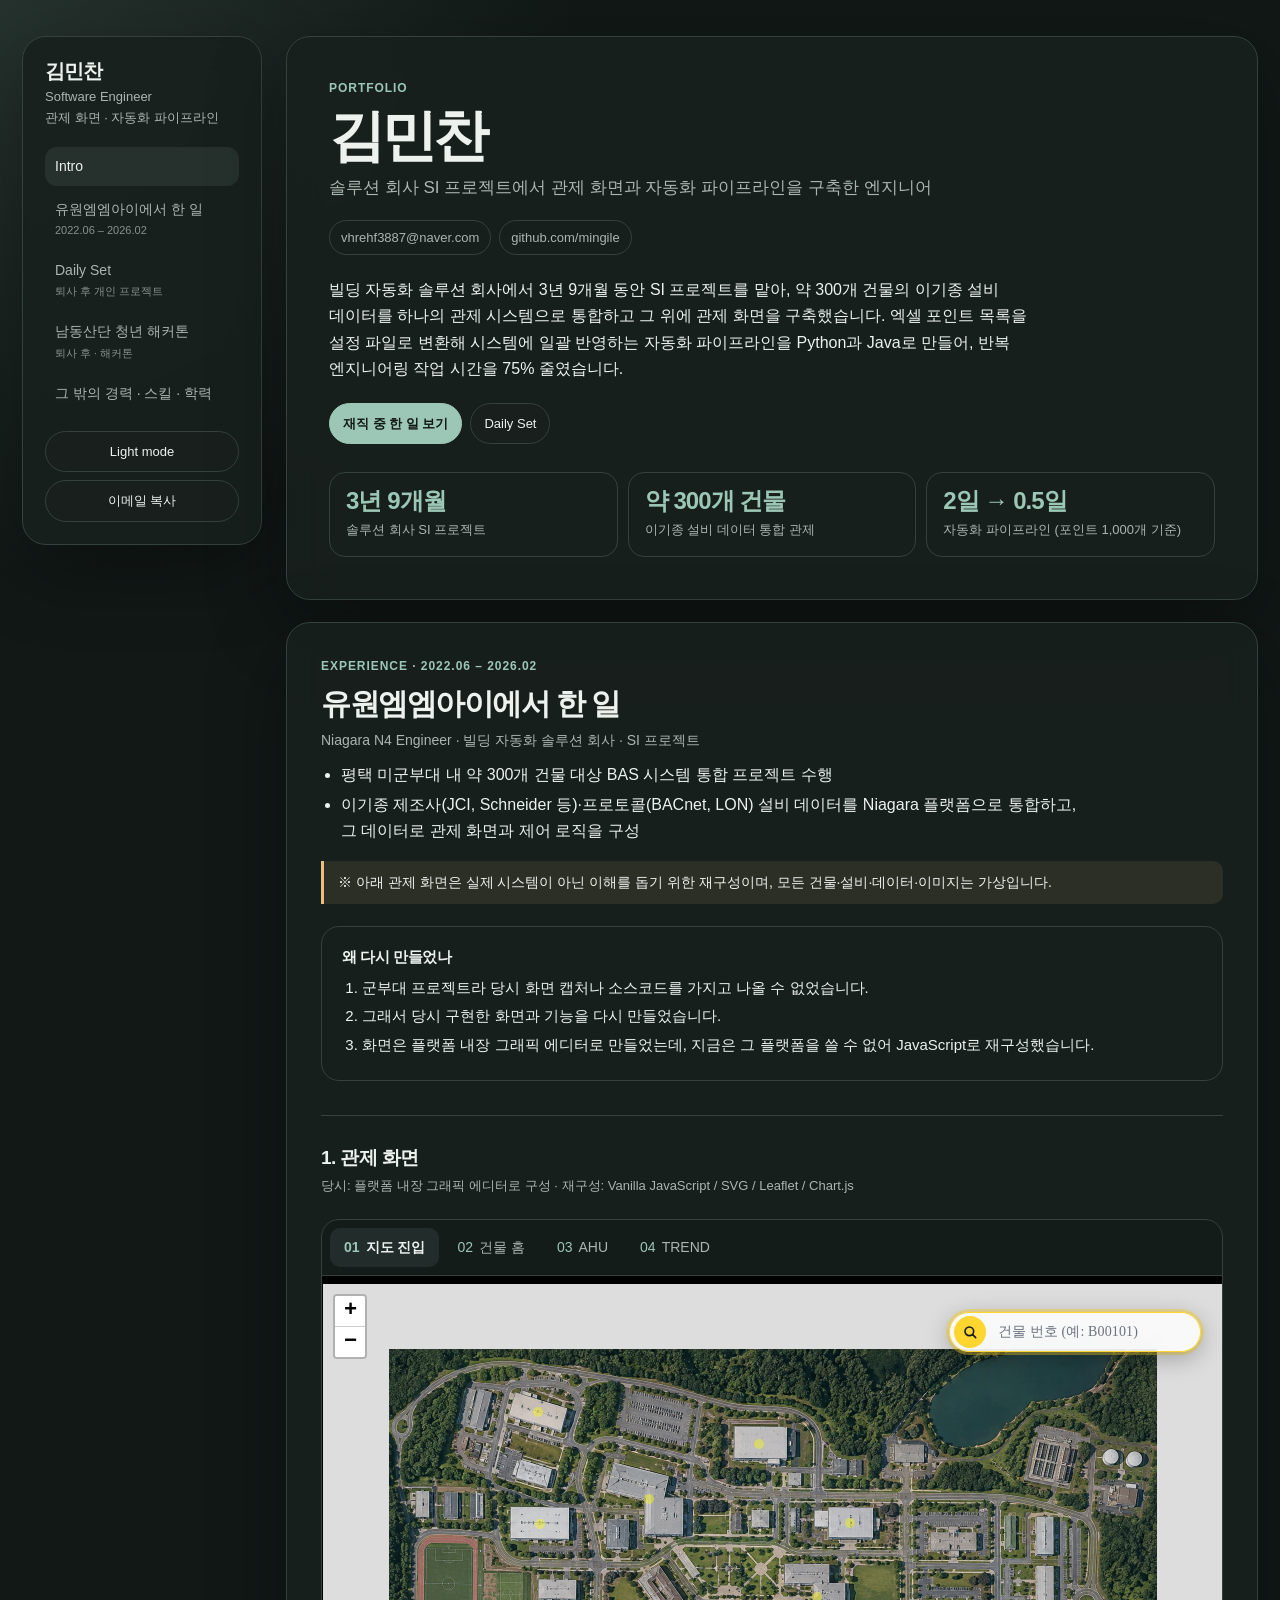
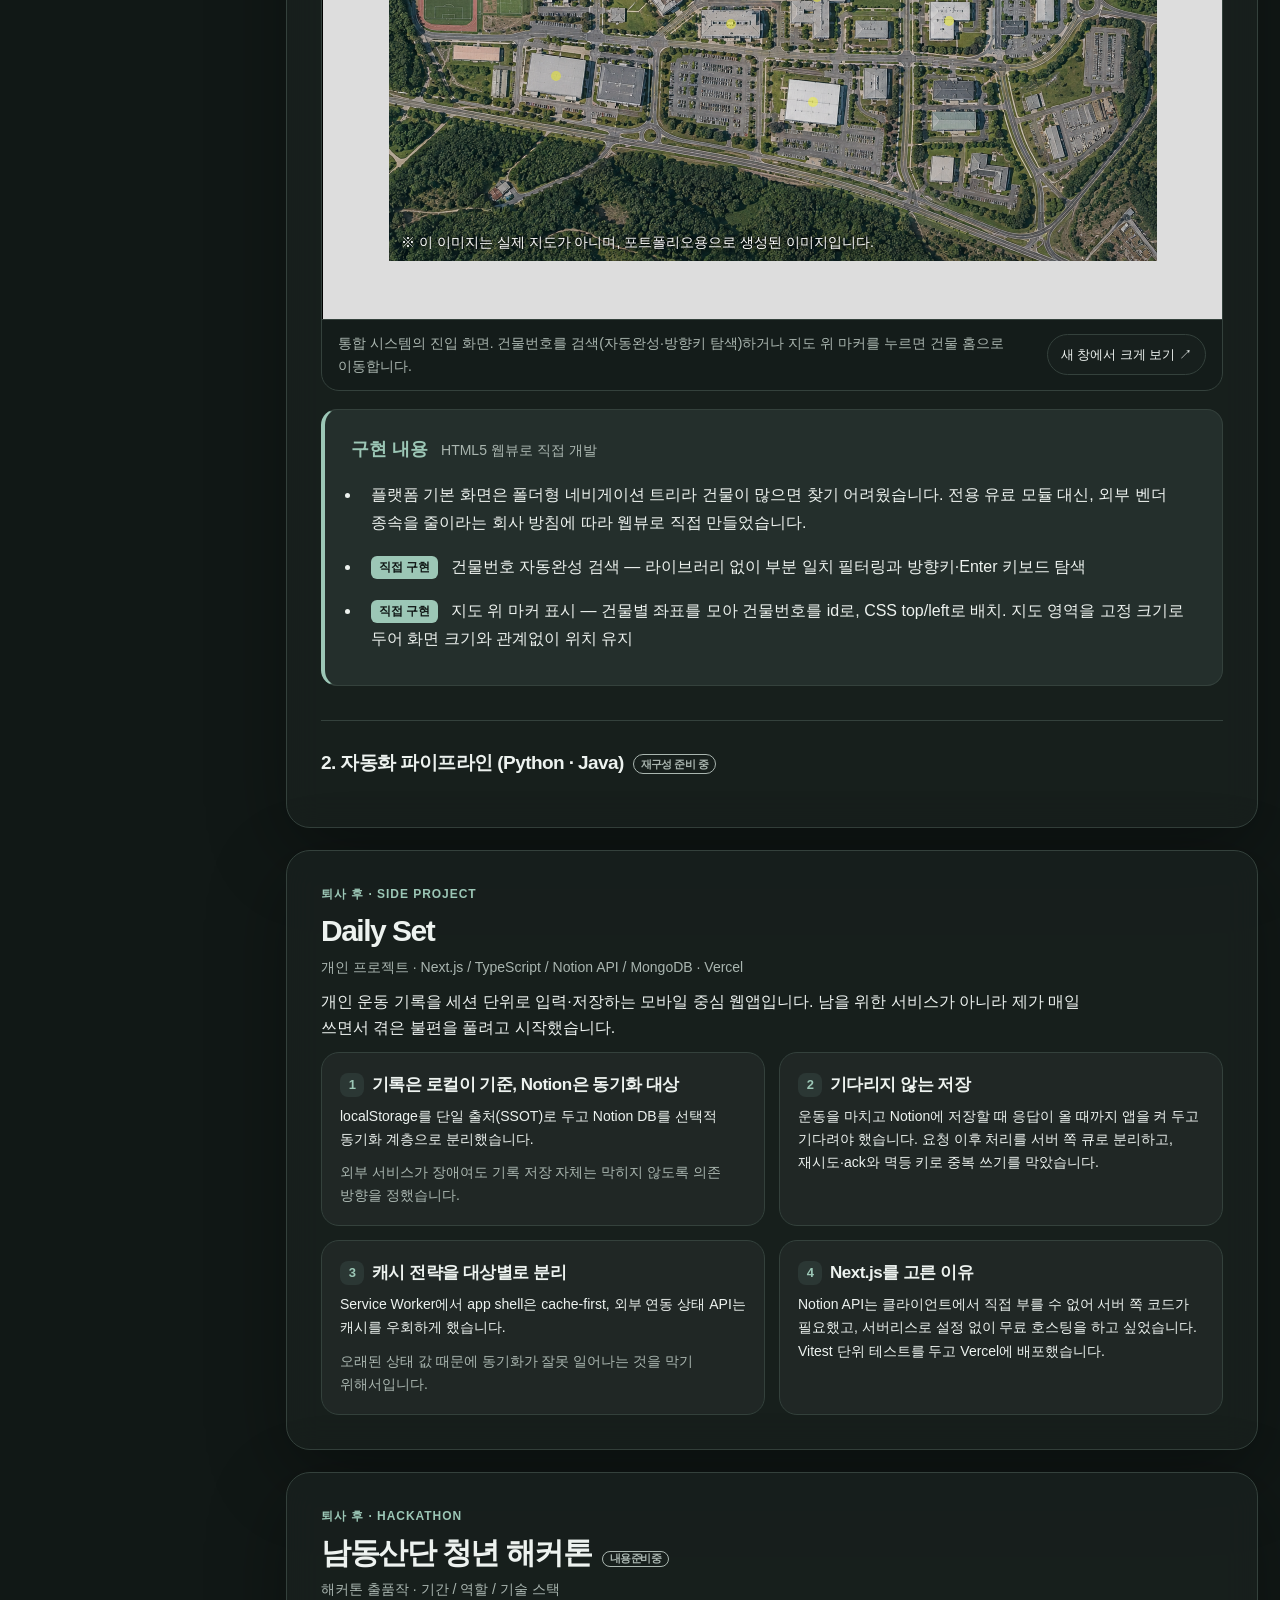
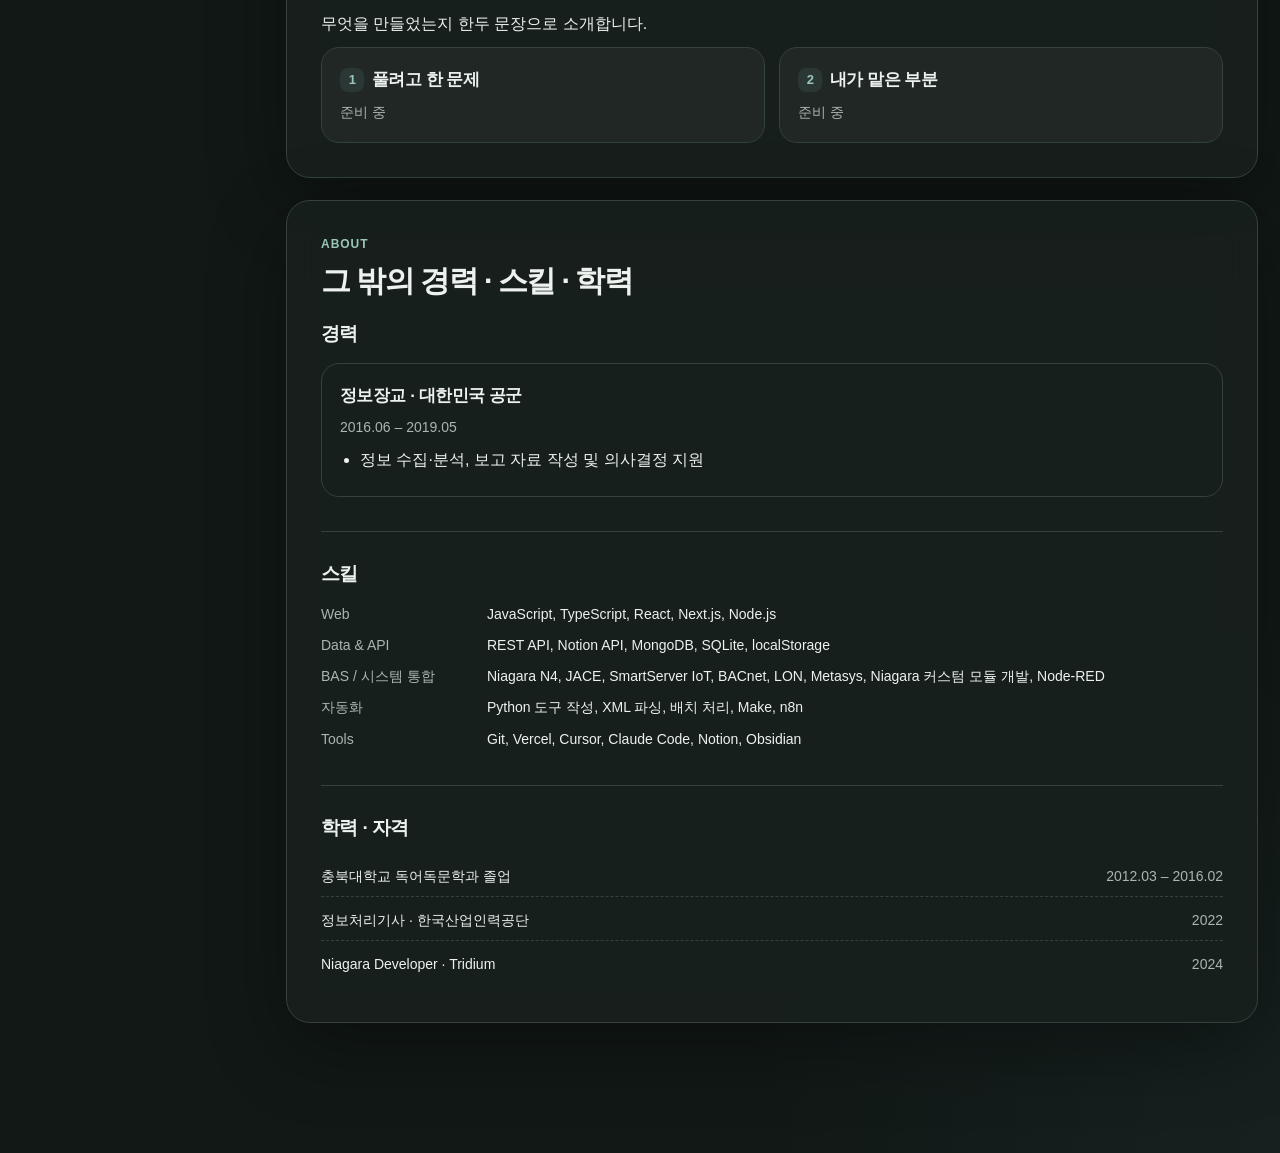
==== index.html @ de265d75 "chore: rename profile.* to index.* for static hosting" ====
<!doctype html>
<html lang="ko" data-theme="dark">
  <head>
    <meta charset="utf-8" />
    <meta name="viewport" content="width=device-width, initial-scale=1" />
    <title>김민찬 · Portfolio</title>
    <meta
      name="description"
      content="SI 프로젝트에서 관제 화면과 자동화 파이프라인을 구축한 엔지니어 김민찬의 포트폴리오"
    />
    <link rel="stylesheet" href="index.css" />
    <script src="index.js" defer></script>
  </head>
  <body>
    <div class="progress"><span id="progressBar"></span></div>
    <div class="layout">
      <aside>
        <h2 class="side-title">김민찬</h2>
        <p class="side-sub">
          Software Engineer<br />관제 화면 · 자동화 파이프라인
        </p>
        <nav id="nav">
          <a href="#intro">Intro</a>
          <a href="#work"
            >유원엠엠아이에서 한 일<small>2022.06 – 2026.02</small></a
          >
          <a href="#dailyset">Daily Set<small>퇴사 후 개인 프로젝트</small></a>
          <a href="#hackathon"
            >남동산단 청년 해커톤<small>퇴사 후 · 해커톤</small></a
          >
          <a href="#about">그 밖의 경력 · 스킬 · 학력</a>
        </nav>
        <div class="side-actions">
          <button id="themeBtn" type="button">Light mode</button>
          <button id="copyBtn" type="button">이메일 복사</button>
        </div>
      </aside>

      <main>
        <!-- ── Intro ─────────────────────────────────────────── -->
        <header class="hero" id="intro">
          <div class="hero-content">
            <p class="eyebrow">Portfolio</p>
            <h1>김민찬</h1>
            <p class="subtitle">
              솔루션 회사 SI 프로젝트에서 관제 화면과 자동화 파이프라인을 구축한
              엔지니어
            </p>
            <div class="contact">
              <span class="pill" id="email">vhrehf3887@naver.com</span>
              <a
                class="pill"
                href="https://github.com/mingile"
                target="_blank"
                rel="noopener"
                >github.com/mingile</a
              >
            </div>
            <p class="summary">
              빌딩 자동화 솔루션 회사에서 3년 9개월 동안 SI 프로젝트를 맡아, 약
              300개 건물의 이기종 설비 데이터를 하나의 관제 시스템으로 통합하고
              그 위에 관제 화면을 구축했습니다. 엑셀 포인트 목록을 설정 파일로
              변환해 시스템에 일괄 반영하는 자동화 파이프라인을 Python과 Java로
              만들어, 반복 엔지니어링 작업 시간을 75% 줄였습니다.
            </p>
            <div class="hero-cta">
              <a class="button primary" href="#work">재직 중 한 일 보기</a>
              <a class="button" href="#dailyset">Daily Set</a>
            </div>
          </div>
          <div class="hero-avatar">
            <img
              src="profile.png"
              alt="김민찬 프로필 사진"
              onerror="this.parentElement.remove()"
            />
          </div>
          <div class="stats">
            <div class="stat">
              <strong>3년 9개월</strong><span>솔루션 회사 SI 프로젝트</span>
            </div>
            <div class="stat">
              <strong>약 300개 건물</strong
              ><span>이기종 설비 데이터 통합 관제</span>
            </div>
            <div class="stat">
              <strong>2일 → 0.5일</strong
              ><span>자동화 파이프라인 (포인트 1,000개 기준)</span>
            </div>
          </div>
        </header>

        <!-- ── 재직 중 한 일 ────────────────────────────────── -->
        <section id="work">
          <p class="eyebrow">Experience · 2022.06 – 2026.02</p>
          <h2>유원엠엠아이에서 한 일</h2>
          <p class="meta">
            Niagara N4 Engineer · 빌딩 자동화 솔루션 회사 · SI 프로젝트
          </p>
          <ul class="lead">
            <li>
              평택 미군부대 내 약 300개 건물 대상 BAS 시스템 통합 프로젝트 수행
            </li>
            <li>
              이기종 제조사(JCI, Schneider 등)·프로토콜(BACnet, LON) 설비
              데이터를 Niagara 플랫폼으로 통합하고, 그 데이터로 관제 화면과 제어
              로직을 구성
            </li>
          </ul>

          <p class="notice">
            ※ 아래 관제 화면은 실제 시스템이 아닌 이해를 돕기 위한 재구성이며,
            모든 건물·설비·데이터·이미지는 가상입니다.
          </p>
          <div class="rebuild-note">
            <h3>왜 다시 만들었나</h3>
            <ol>
              <li>
                군부대 프로젝트라 당시 화면 캡처나 소스코드를 가지고 나올 수
                없었습니다.
              </li>
              <li>그래서 당시 구현한 화면과 기능을 다시 만들었습니다.</li>
              <li>
                화면은 플랫폼 내장 그래픽 에디터로 만들었는데, 지금은 그
                플랫폼을 쓸 수 없어 JavaScript로 재구성했습니다.
              </li>
            </ol>
          </div>

          <h3 class="sub-head">
            1. 관제 화면<small
              >당시: 플랫폼 내장 그래픽 에디터로 구성 · 재구성: Vanilla
              JavaScript / SVG / Leaflet / Chart.js</small
            >
          </h3>
          <div class="demo" id="demo">
            <div class="demo-tabs" role="tablist" aria-label="데모 화면 선택">
              <button
                type="button"
                role="tab"
                aria-selected="true"
                data-src="bas-rebuild/home.html"
                data-hint="통합 시스템의 진입 화면. 건물번호를 검색(자동완성·방향키 탐색)하거나 지도 위 마커를 누르면 건물 홈으로 이동합니다."
              >
                <span>01</span>지도 진입
              </button>
              <button
                type="button"
                role="tab"
                aria-selected="false"
                data-src="bas-rebuild/building.html#/building/101"
                data-hint="건물별 홈 화면. 상단 메뉴 바에서 AHU 드롭다운을 열거나, 우측 알람 버튼으로 알람 콘솔을 열고 확인(Ack) 처리를 해 보세요."
              >
                <span>02</span>건물 홈
              </button>
              <button
                type="button"
                role="tab"
                aria-selected="false"
                data-src="bas-rebuild/building.html#/building/101/ahu/AHU-1"
                data-hint="공조기(AHU) 화면. 센서 값이 주기적으로 갱신되고, 급기팬 운전/정지 스위치를 누르면 설비가 반응합니다."
              >
                <span>03</span>AHU
              </button>
              <button
                type="button"
                role="tab"
                aria-selected="false"
                data-src="bas-rebuild/building.html#/building/101/trend"
                data-hint="트렌드 화면. 차트 옆 버튼으로 건물 → 설비를 고르면 급기온도(SA-T, °F) 기록을 그립니다."
              >
                <span>04</span>TREND
              </button>
            </div>
            <div class="demo-frame">
              <div class="demo-placeholder">데모를 불러오는 중…</div>
              <iframe
                id="demoFrame"
                title="관제 화면 재구성 데모"
                loading="lazy"
              ></iframe>
            </div>
            <div class="demo-foot">
              <p class="hint" id="demoHint"></p>
              <a
                class="button"
                id="demoOpen"
                href="bas-rebuild/home.html"
                target="_blank"
                rel="noopener"
                >새 창에서 크게 보기 ↗</a
              >
            </div>
          </div>

          <div class="demo-detail" id="demoDetail">
            <div class="detail" data-panel="0">
              <div class="detail-col">
                <h4>구현 내용 <small>HTML5 웹뷰로 직접 개발</small></h4>
                <ul>
                  <li>
                    플랫폼 기본 화면은 폴더형 네비게이션 트리라 건물이 많으면
                    찾기 어려웠습니다. 전용 유료 모듈 대신, 외부 벤더 종속을
                    줄이라는 회사 방침에 따라 웹뷰로 직접 만들었습니다.
                  </li>
                  <li data-feature="search">
                    <b>직접 구현</b> 건물번호 자동완성 검색 — 라이브러리 없이
                    부분 일치 필터링과 방향키·Enter 키보드 탐색
                  </li>
                  <li data-feature="marker">
                    <b>직접 구현</b> 지도 위 마커 표시 — 건물별 좌표를 모아
                    건물번호를 id로, CSS top/left로 배치. 지도 영역을 고정
                    크기로 두어 화면 크기와 관계없이 위치 유지
                  </li>
                </ul>
              </div>
            </div>

            <div class="detail" data-panel="1" hidden>
              <div class="detail-col">
                <h4>구현 내용 <small>플랫폼 그래픽 에디터로 구성</small></h4>
                <ul>
                  <li>
                    건물마다 설비 배치와 포인트 바인딩이 모두 달라 공통 화면 하나로
                    처리할 수 없었습니다. 그래서 건물 홈과 메뉴를 건물 단위로 각각
                    설계하고 구성했습니다.
                  </li>
                  <li data-feature="building-home">
                    <b>화면 설계</b> 건물 홈 — 건물 전경과 기본 정보(용도·규모·연면적·준공·공조기
                    대수)를 한 화면에 배치해, 관제 화면에 들어오자마자 어떤 건물을 보고
                    있는지 알 수 있게 구성
                  </li>
                  <li data-feature="menu">
                    <b>템플릿 활용</b> 상단 메뉴 — 기본 메뉴 템플릿을 바탕으로, 건물마다 다른
                    설비 구성에 맞춰 메뉴 항목을 화면별로 다르게 적용
                  </li>
                  <li data-feature="alarm">
                    <b>직접 구현</b> 알람 버튼 — 알람 콘솔은 플랫폼 기본 기능을 활용하고,
                    메뉴 바의 알람 버튼이 알람 발생 여부(이벤트)에 따라 동적으로 바뀌도록
                    구현. 운영자가 어느 화면에 있든 알람 발생을 바로 알아챌 수 있게 했습니다.
                  </li>
                </ul>
              </div>
            </div>

            <div class="detail" data-panel="2" hidden>
              <div class="detail-col">
                <h4>
                  구현 내용 <small>그래픽 에디터 + Java 커스텀 모듈</small>
                </h4>
                <ul>
                  <li>
                    공조기 계통도에 설비 이미지를 배치하고 각 요소를 설비
                    포인트에 연결(바인딩)했습니다.
                  </li>
                  <li>
                    기존 DDC(JCI) 제어 로직을 플랫폼에서 재현하려면 노드
                    편집기에 연산·조건 노드를 매우 많이 엮어야 했습니다. 이를
                    Java 코드로 구현해 하나의 커스텀 모듈로 만들었습니다. 로직
                    자체는 기존 시스템의 것을 사용했습니다.
                  </li>
                </ul>
              </div>
            </div>

            <div class="detail" data-panel="3" hidden>
              <div class="detail-col">
                <h4>구현 내용 <small>트렌드 데이터 수집과 연계</small></h4>
                <ul>
                  <li>
                    플랫폼에서 수집한 트렌드 데이터를 다른 팀이 가져갈 수 있도록
                    MySQL 테이블을 만들고, 플랫폼의 MySQL 드라이버로
                    내보냈습니다.
                  </li>
                  <li>
                    회사가 프로젝트에서 철수해 실사용 전에 종료되었습니다.
                  </li>
                </ul>
              </div>
            </div>
          </div>
          <h3 class="sub-head">
            2. 자동화 파이프라인 (Python · Java)
            <span class="status todo">재구성 준비 중</span>
          </h3>
        </section>

        <!-- ── 퇴사 후 개인 프로젝트 ───────────────────────── -->
        <section id="dailyset">
          <p class="eyebrow">퇴사 후 · Side project</p>
          <h2>Daily Set</h2>
          <p class="meta">
            개인 프로젝트 · Next.js / TypeScript / Notion API / MongoDB · Vercel
          </p>
          <p class="lead">
            개인 운동 기록을 세션 단위로 입력·저장하는 모바일 중심 웹앱입니다.
            남을 위한 서비스가 아니라 제가 매일 쓰면서 겪은 불편을 풀려고
            시작했습니다.
          </p>
          <div class="grid">
            <article class="card decision">
              <h3>
                <span class="num">1</span>기록은 로컬이 기준, Notion은 동기화
                대상
              </h3>
              <p>
                localStorage를 단일 출처(SSOT)로 두고 Notion DB를 선택적 동기화
                계층으로 분리했습니다.
              </p>
              <p class="why">
                외부 서비스가 장애여도 기록 저장 자체는 막히지 않도록 의존
                방향을 정했습니다.
              </p>
            </article>
            <article class="card decision">
              <h3><span class="num">2</span>기다리지 않는 저장</h3>
              <p>
                운동을 마치고 Notion에 저장할 때 응답이 올 때까지 앱을 켜 두고
                기다려야 했습니다. 요청 이후 처리를 서버 쪽 큐로 분리하고,
                재시도·ack와 멱등 키로 중복 쓰기를 막았습니다.
              </p>
            </article>
            <article class="card decision">
              <h3><span class="num">3</span>캐시 전략을 대상별로 분리</h3>
              <p>
                Service Worker에서 app shell은 cache-first, 외부 연동 상태 API는
                캐시를 우회하게 했습니다.
              </p>
              <p class="why">
                오래된 상태 값 때문에 동기화가 잘못 일어나는 것을 막기
                위해서입니다.
              </p>
            </article>
            <article class="card decision">
              <h3><span class="num">4</span>Next.js를 고른 이유</h3>
              <p>
                Notion API는 클라이언트에서 직접 부를 수 없어 서버 쪽 코드가
                필요했고, 서버리스로 설정 없이 무료 호스팅을 하고 싶었습니다.
                Vitest 단위 테스트를 두고 Vercel에 배포했습니다.
              </p>
            </article>
          </div>
        </section>

        <!-- ── 퇴사 후 해커톤 ───────────────────────────────── -->
        <section id="hackathon">
          <p class="eyebrow">퇴사 후 · Hackathon</p>
          <h2>
            남동산단 청년 해커톤 <span class="status todo">내용 준비 중</span>
          </h2>
          <p class="meta">해커톤 출품작 · 기간 / 역할 / 기술 스택</p>
          <p class="lead">무엇을 만들었는지 한두 문장으로 소개합니다.</p>
          <div class="grid">
            <article class="card decision">
              <h3><span class="num">1</span>풀려고 한 문제</h3>
              <p class="why">준비 중</p>
            </article>
            <article class="card decision">
              <h3><span class="num">2</span>내가 맡은 부분</h3>
              <p class="why">준비 중</p>
            </article>
          </div>
        </section>

        <!-- ── About ─────────────────────────────────────────── -->
        <section id="about">
          <p class="eyebrow">About</p>
          <h2>그 밖의 경력 · 스킬 · 학력</h2>

          <h3
            class="sub-head"
            style="border-top: 0; padding-top: 0; margin-top: 18px"
          >
            경력
          </h3>
          <div class="timeline">
            <article class="item">
              <h3>정보장교 · 대한민국 공군</h3>
              <p class="meta">2016.06 – 2019.05</p>
              <ul>
                <li>정보 수집·분석, 보고 자료 작성 및 의사결정 지원</li>
              </ul>
            </article>
          </div>

          <h3 class="sub-head">스킬</h3>
          <div class="skills">
            <dl>
              <dt>Web</dt>
              <dd>JavaScript, TypeScript, React, Next.js, Node.js</dd>
              <dt>Data & API</dt>
              <dd>REST API, Notion API, MongoDB, SQLite, localStorage</dd>
              <dt>BAS / 시스템 통합</dt>
              <dd>
                Niagara N4, JACE, SmartServer IoT, BACnet, LON, Metasys, Niagara
                커스텀 모듈 개발, Node-RED
              </dd>
              <dt>자동화</dt>
              <dd>Python 도구 작성, XML 파싱, 배치 처리, Make, n8n</dd>
              <dt>Tools</dt>
              <dd>Git, Vercel, Cursor, Claude Code, Notion, Obsidian</dd>
            </dl>
          </div>

          <h3 class="sub-head">학력 · 자격</h3>
          <ul class="edu">
            <li>충북대학교 독어독문학과 졸업<span>2012.03 – 2016.02</span></li>
            <li>정보처리기사 · 한국산업인력공단<span>2022</span></li>
            <li>Niagara Developer · Tridium<span>2024</span></li>
          </ul>
        </section>
      </main>
    </div>
    <div class="toast" id="toast" role="status">이메일을 복사했습니다</div>
  </body>
</html>
---- index.css ----
:root {
  --bg: #eef0ed;
  --paper: rgba(255, 255, 255, 0.86);
  --text: #172026;
  --muted: #667085;
  --line: #d9ded9;
  --accent: #2f4f4f;
  --accent-2: #6f8f83;
  --soft: #eef5f1;
  --warn: #8a5a12;
  --warn-soft: rgba(214, 158, 46, 0.12);
  --code-bg: #f4f6f3;
  --shadow: 0 24px 80px rgba(24, 35, 33, 0.1);
  --radius: 24px;
}
html[data-theme="dark"] {
  --bg: #111816;
  --paper: rgba(25, 32, 30, 0.88);
  --text: #edf2ef;
  --muted: #aab6b0;
  --line: #34413c;
  --accent: #9cc7b6;
  --accent-2: #789d91;
  --soft: rgba(156, 199, 182, 0.1);
  --warn: #e7c27d;
  --warn-soft: rgba(231, 194, 125, 0.1);
  --code-bg: rgba(0, 0, 0, 0.28);
  --shadow: 0 24px 80px rgba(0, 0, 0, 0.32);
}
* {
  box-sizing: border-box;
}
html {
  scroll-behavior: smooth;
}
body {
  margin: 0;
  background:
    radial-gradient(circle at top left, rgba(111, 143, 131, 0.22), transparent 36rem),
    radial-gradient(circle at bottom right, rgba(47, 79, 79, 0.16), transparent 34rem),
    var(--bg);
  color: var(--text);
  font-family:
    -apple-system, BlinkMacSystemFont, "Apple SD Gothic Neo", "Pretendard",
    "Noto Sans KR", sans-serif;
  line-height: 1.65;
  word-break: keep-all;
}
a {
  color: inherit;
}
.progress {
  position: fixed;
  inset: 0 0 auto;
  height: 4px;
  z-index: 30;
}
.progress span {
  display: block;
  height: 100%;
  width: 0%;
  background: var(--accent);
}
.layout {
  max-width: 1480px;
  margin: 36px auto;
  padding: 0 22px;
  display: grid;
  grid-template-columns: 240px minmax(0, 1fr);
  gap: 24px;
}

/* ── 사이드바 ───────────────────────── */
aside {
  position: sticky;
  top: 24px;
  align-self: start;
  padding: 22px;
  border: 1px solid var(--line);
  border-radius: var(--radius);
  background: var(--paper);
  backdrop-filter: blur(16px);
  box-shadow: var(--shadow);
}
.side-title {
  margin: 0 0 2px;
  font-size: 20px;
  letter-spacing: -0.04em;
}
.side-sub {
  margin: 0;
  color: var(--muted);
  font-size: 13px;
}
nav {
  display: grid;
  gap: 4px;
  margin: 18px 0;
}
nav a {
  text-decoration: none;
  color: var(--muted);
  padding: 8px 10px;
  border-radius: 12px;
  font-size: 14px;
}
nav a small {
  display: block;
  font-size: 11px;
  opacity: 0.75;
}
nav a.active,
nav a:hover {
  color: var(--text);
  background: var(--soft);
}
.side-actions {
  display: grid;
  gap: 8px;
}
button,
.button {
  border: 1px solid var(--line);
  background: var(--paper);
  color: var(--text);
  border-radius: 999px;
  padding: 9px 13px;
  cursor: pointer;
  font: inherit;
  font-size: 13px;
  text-align: center;
  text-decoration: none;
}
button:hover,
.button:hover {
  border-color: var(--accent);
}
.button.primary {
  background: var(--accent);
  border-color: var(--accent);
  color: var(--bg);
  font-weight: 700;
}

main {
  min-width: 0;
}

/* ── 공통 카드 ─────────────────────── */
.hero,
section {
  border: 1px solid var(--line);
  border-radius: var(--radius);
  background: var(--paper);
  backdrop-filter: blur(16px);
  box-shadow: var(--shadow);
}
section {
  padding: 34px;
  margin: 22px 0;
  scroll-margin-top: 24px;
  opacity: 0;
  transform: translateY(14px);
  transition: 0.5s ease;
}
section.visible {
  opacity: 1;
  transform: none;
}
h1 {
  margin: 0 0 8px;
  font-size: clamp(34px, 5vw, 56px);
  line-height: 1.05;
  letter-spacing: -0.07em;
}
h2 {
  margin: 0 0 6px;
  font-size: clamp(22px, 3vw, 30px);
  letter-spacing: -0.05em;
  line-height: 1.25;
}
h3 {
  margin: 0 0 6px;
  font-size: 17px;
  letter-spacing: -0.03em;
}
h4 {
  margin: 0 0 4px;
  font-size: 15px;
}
p {
  margin: 0 0 10px;
}
ul {
  margin: 8px 0 0;
  padding-left: 20px;
}
li {
  margin: 4px 0;
}
code {
  font-family: ui-monospace, SFMono-Regular, Menlo, monospace;
  font-size: 0.88em;
  padding: 1px 6px;
  border-radius: 6px;
  background: var(--soft);
}
.eyebrow {
  margin: 0 0 8px;
  color: var(--accent);
  font-size: 12px;
  font-weight: 700;
  letter-spacing: 0.08em;
  text-transform: uppercase;
}
.meta {
  color: var(--muted);
  font-size: 14px;
}
.lead {
  max-width: 760px;
  font-size: 16px;
}
.sub-head {
  margin: 34px 0 14px;
  padding-top: 26px;
  border-top: 1px solid var(--line);
  font-size: 19px;
  letter-spacing: -0.03em;
}
.sub-head small {
  display: block;
  margin-top: 2px;
  color: var(--muted);
  font-size: 13px;
  font-weight: 400;
  letter-spacing: 0;
}
.grid {
  display: grid;
  grid-template-columns: repeat(2, minmax(0, 1fr));
  gap: 14px;
}
.card {
  padding: 18px;
  border: 1px solid var(--line);
  border-radius: 18px;
  background: rgba(255, 255, 255, 0.04);
}
.card p:last-child,
.card ul:last-child {
  margin-bottom: 0;
}
.tags {
  display: flex;
  flex-wrap: wrap;
  gap: 6px;
  margin-top: 14px;
}
.tag {
  padding: 3px 9px;
  background: var(--soft);
  border: 1px solid var(--line);
  border-radius: 999px;
  font-size: 12px;
}

/* ── 히어로 ─────────────────────────── */
.hero {
  padding: 42px;
  margin-bottom: 22px;
  display: flex;
  flex-wrap: wrap;
  align-items: center;
  gap: 28px;
}
.hero-content {
  flex: 1 1 380px;
  min-width: 0;
}
.hero-avatar img {
  display: block;
  width: 220px;
  height: 220px;
  object-fit: cover;
  border-radius: 18px;
}
.subtitle {
  margin: 0;
  color: var(--muted);
  font-size: 17px;
}
.contact {
  display: flex;
  flex-wrap: wrap;
  gap: 8px;
  margin-top: 18px;
}
.pill {
  display: inline-flex;
  align-items: center;
  padding: 6px 11px;
  border: 1px solid var(--line);
  border-radius: 999px;
  color: var(--muted);
  font-size: 13px;
  text-decoration: none;
}
a.pill:hover {
  color: var(--text);
  border-color: var(--accent);
}
.summary {
  margin: 22px 0 0;
  max-width: 720px;
  font-size: 16px;
}
.stats {
  display: grid;
  grid-template-columns: repeat(3, minmax(0, 1fr));
  gap: 10px;
  width: 100%;
}
.stat {
  padding: 14px 16px;
  border: 1px solid var(--line);
  border-radius: 16px;
}
.stat strong {
  display: block;
  font-size: 24px;
  letter-spacing: -0.04em;
  color: var(--accent);
  line-height: 1.2;
}
.stat span {
  color: var(--muted);
  font-size: 13px;
}
.hero-cta {
  display: flex;
  flex-wrap: wrap;
  gap: 8px;
  margin-top: 20px;
}

/* ── 재구성 안내 ───────────────────── */
.notice {
  margin: 16px 0 0;
  padding: 10px 14px;
  border-left: 3px solid var(--warn);
  border-radius: 0 10px 10px 0;
  background: var(--warn-soft);
  color: var(--text);
  font-size: 14px;
}

.rebuild-note {
  margin-top: 22px;
  padding: 18px 20px;
  border: 1px solid var(--line);
  border-radius: 18px;
}
.rebuild-note h3 {
  font-size: 15px;
}
.rebuild-note ol {
  margin: 6px 0 0;
  padding-left: 20px;
  font-size: 15px;
}
.rebuild-note .notice {
  margin-top: 14px;
}

/* ── 라이브 데모 ───────────────────── */
.demo {
  margin-top: 22px;
  border: 1px solid var(--line);
  border-radius: 18px;
  overflow: hidden;
  background: rgba(0, 0, 0, 0.08);
}
.demo-tabs {
  display: flex;
  gap: 4px;
  padding: 8px;
  border-bottom: 1px solid var(--line);
  overflow-x: auto;
  scrollbar-width: none;
}
.demo-tabs button {
  flex: 0 0 auto;
  border: 0;
  background: transparent;
  color: var(--muted);
  padding: 8px 14px;
  border-radius: 10px;
  font-size: 14px;
}
.demo-tabs button[aria-selected="true"] {
  background: var(--soft);
  color: var(--text);
  font-weight: 700;
}
.demo-tabs button span {
  margin-right: 6px;
  color: var(--accent);
  font-variant-numeric: tabular-nums;
}
.demo-frame {
  position: relative;
  aspect-ratio: 7 / 5;
  background: #0d1311;
}
.demo-frame iframe {
  position: absolute;
  inset: 0;
  width: 100%;
  height: 100%;
  border: 0;
  background: #fff;
}
.demo-placeholder {
  position: absolute;
  inset: 0;
  display: grid;
  place-items: center;
  color: #aab6b0;
  font-size: 14px;
}
.demo-foot {
  display: flex;
  flex-wrap: wrap;
  align-items: center;
  justify-content: space-between;
  gap: 10px 16px;
  padding: 12px 16px;
  border-top: 1px solid var(--line);
  font-size: 14px;
}
.demo-foot p {
  margin: 0;
  flex: 1 1 320px;
}
.demo-foot .hint {
  color: var(--muted);
}

/* ── 탭별 구현 내용 ─────────────────── */
.demo-detail {
  margin-top: 18px;
}
.detail {
  display: block;
}
.detail[hidden] {
  display: none;
}
.detail-col {
  padding: 24px 26px;
  border: 1px solid var(--line);
  border-left: 4px solid var(--accent);
  border-radius: 16px;
  background: var(--soft);
  font-size: 16px;
  line-height: 1.75;
}
.detail-col h4 {
  margin-bottom: 12px;
  font-size: 18px;
  color: var(--accent);
}
.detail-col h4 small {
  margin-left: 8px;
  color: var(--muted);
  font-size: 14px;
  font-weight: 400;
}
.detail-col ul {
  margin: 0;
}
.detail-col li + li {
  margin-top: 8px;
}
.detail-col li b {
  display: inline-block;
  margin-right: 8px;
  padding: 1px 8px;
  border-radius: 6px;
  background: var(--accent);
  color: var(--bg);
  font-size: 12px;
  vertical-align: 1px;
}
@media (max-width: 720px) {
  .detail-col {
    padding: 18px;
    font-size: 15px;
  }
}

/* 데모에서 해당 기능을 쓰면 잠깐 밝아졌다가 돌아온다 */
.detail-col li {
  border-radius: 10px;
  margin-left: -10px;
  padding: 4px 10px;
}
.detail-col li[data-feature] {
  cursor: default;
}
.detail-col li.flash {
  animation: feature-flash 1.2s ease-out;
}
@keyframes feature-flash {
  0% {
    background: color-mix(in srgb, var(--accent) 32%, transparent);
    box-shadow: 0 0 0 1px var(--accent);
  }
  100% {
    background: transparent;
    box-shadow: 0 0 0 1px transparent;
  }
}
@media (prefers-reduced-motion: reduce) {
  .detail-col li.flash {
    animation-duration: 0.01s;
    background: color-mix(in srgb, var(--accent) 20%, transparent);
  }
}

/* ── 상태 배지 ───────────────────────── */
.status {
  display: inline-block;
  margin-left: 4px;
  padding: 0 7px;
  border-radius: 999px;
  font-size: 11px;
  font-weight: 700;
  vertical-align: 1px;
  border: 1px solid currentColor;
}
.status.done {
  color: var(--accent);
}
.status.wip {
  color: var(--warn);
}
.status.todo {
  color: var(--muted);
}

/* ── 설계 결정 ──────────────────────── */
.decision .num {
  display: inline-grid;
  place-items: center;
  width: 24px;
  height: 24px;
  margin-right: 8px;
  border-radius: 8px;
  background: var(--soft);
  color: var(--accent);
  font-size: 13px;
  font-weight: 800;
  vertical-align: 1px;
}
.decision p {
  font-size: 14px;
}
.decision .why {
  color: var(--muted);
}

/* ── 이력 요약 ─────────────────────── */
.timeline {
  display: grid;
  gap: 12px;
}
.item {
  padding: 18px;
  border: 1px solid var(--line);
  border-radius: 18px;
}
.item .meta {
  margin-bottom: 6px;
}
.skills dl {
  display: grid;
  grid-template-columns: 150px minmax(0, 1fr);
  gap: 8px 16px;
  margin: 0;
  font-size: 14px;
}
.skills dt {
  color: var(--muted);
}
.skills dd {
  margin: 0;
}
.edu {
  list-style: none;
  padding: 0;
  margin: 0;
  font-size: 14px;
}
.edu li {
  display: flex;
  justify-content: space-between;
  gap: 12px;
  padding: 8px 0;
  border-bottom: 1px dashed var(--line);
}
.edu li:last-child {
  border-bottom: 0;
}
.edu span {
  color: var(--muted);
  white-space: nowrap;
}

main::after {
  content: "";
  display: block;
  height: 8vh;
}
.toast {
  position: fixed;
  right: 20px;
  bottom: 20px;
  padding: 10px 14px;
  border-radius: 999px;
  background: var(--accent);
  color: var(--bg);
  opacity: 0;
  transform: translateY(10px);
  transition: 0.25s;
  z-index: 40;
  pointer-events: none;
}
.toast.show {
  opacity: 1;
  transform: none;
}

@media (max-width: 960px) {
  .layout {
    grid-template-columns: 1fr;
    margin: 0 auto;
    padding: 14px;
  }
  aside {
    position: static;
  }
  nav {
    grid-template-columns: repeat(2, 1fr);
  }
  .side-actions {
    grid-template-columns: 1fr 1fr;
  }
}
@media (max-width: 720px) {
  .hero {
    padding: 26px;
  }
  section {
    padding: 22px;
  }
  .grid,
  .stats {
    grid-template-columns: 1fr;
  }
  .demo-frame {
    aspect-ratio: 4 / 5;
  }
  .skills dl {
    grid-template-columns: 1fr;
    gap: 2px;
  }
  .skills dd {
    margin-bottom: 10px;
  }
  .hero-avatar img {
    width: 140px;
    height: 140px;
  }
}
@media (prefers-reduced-motion: reduce) {
  html {
    scroll-behavior: auto;
  }
  section {
    transition: none;
  }
}
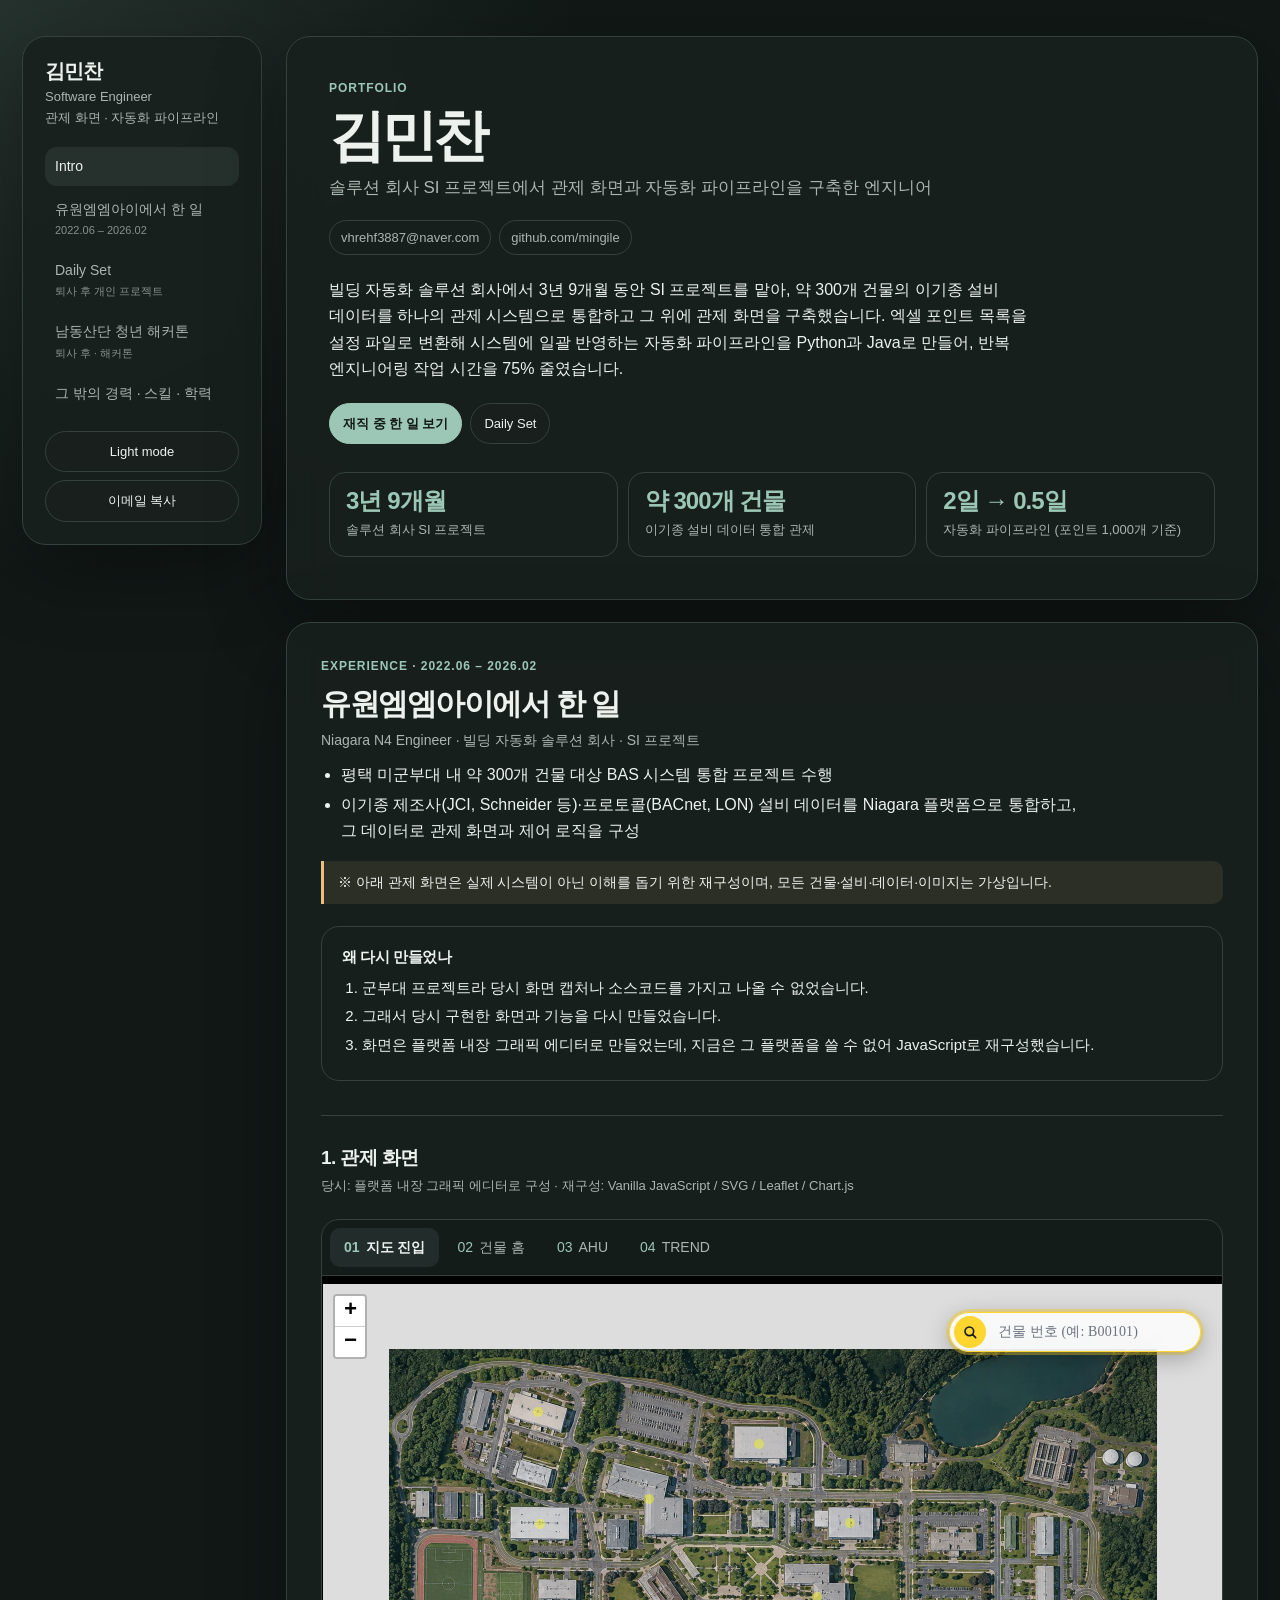
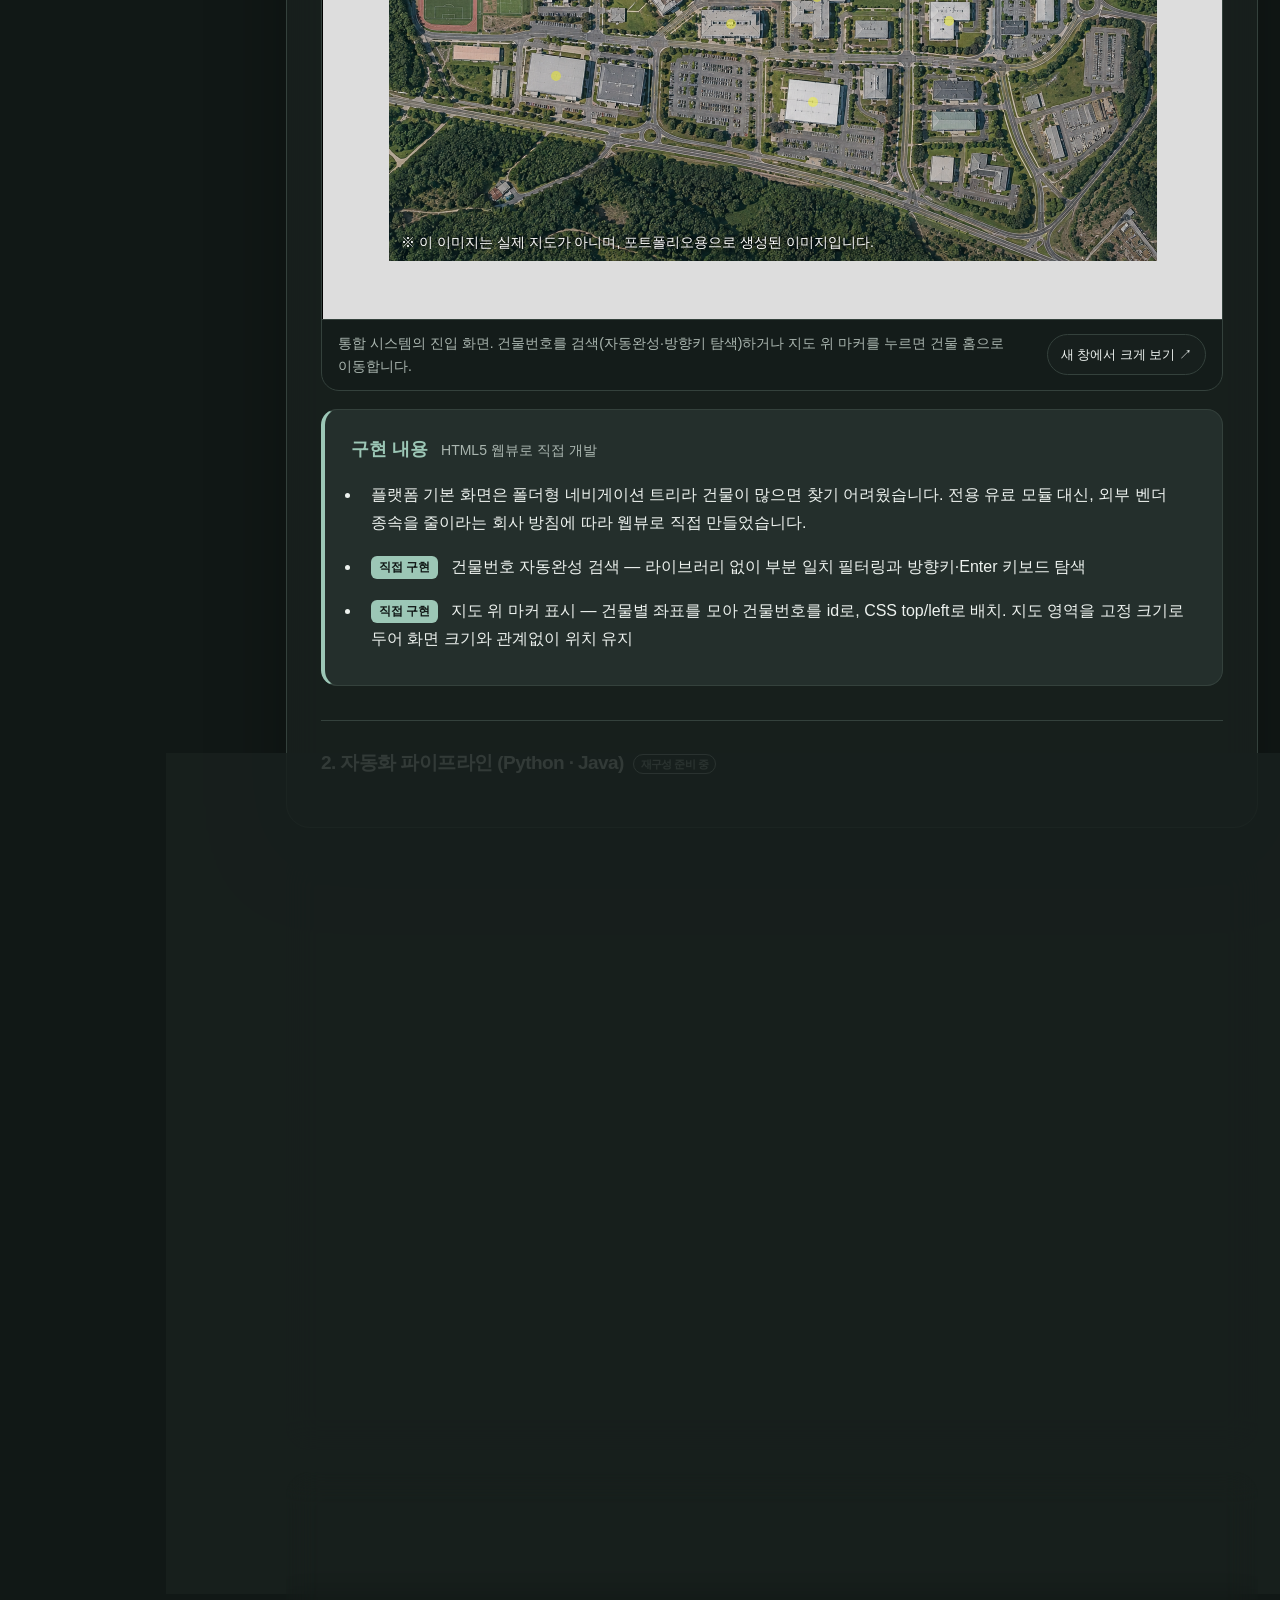
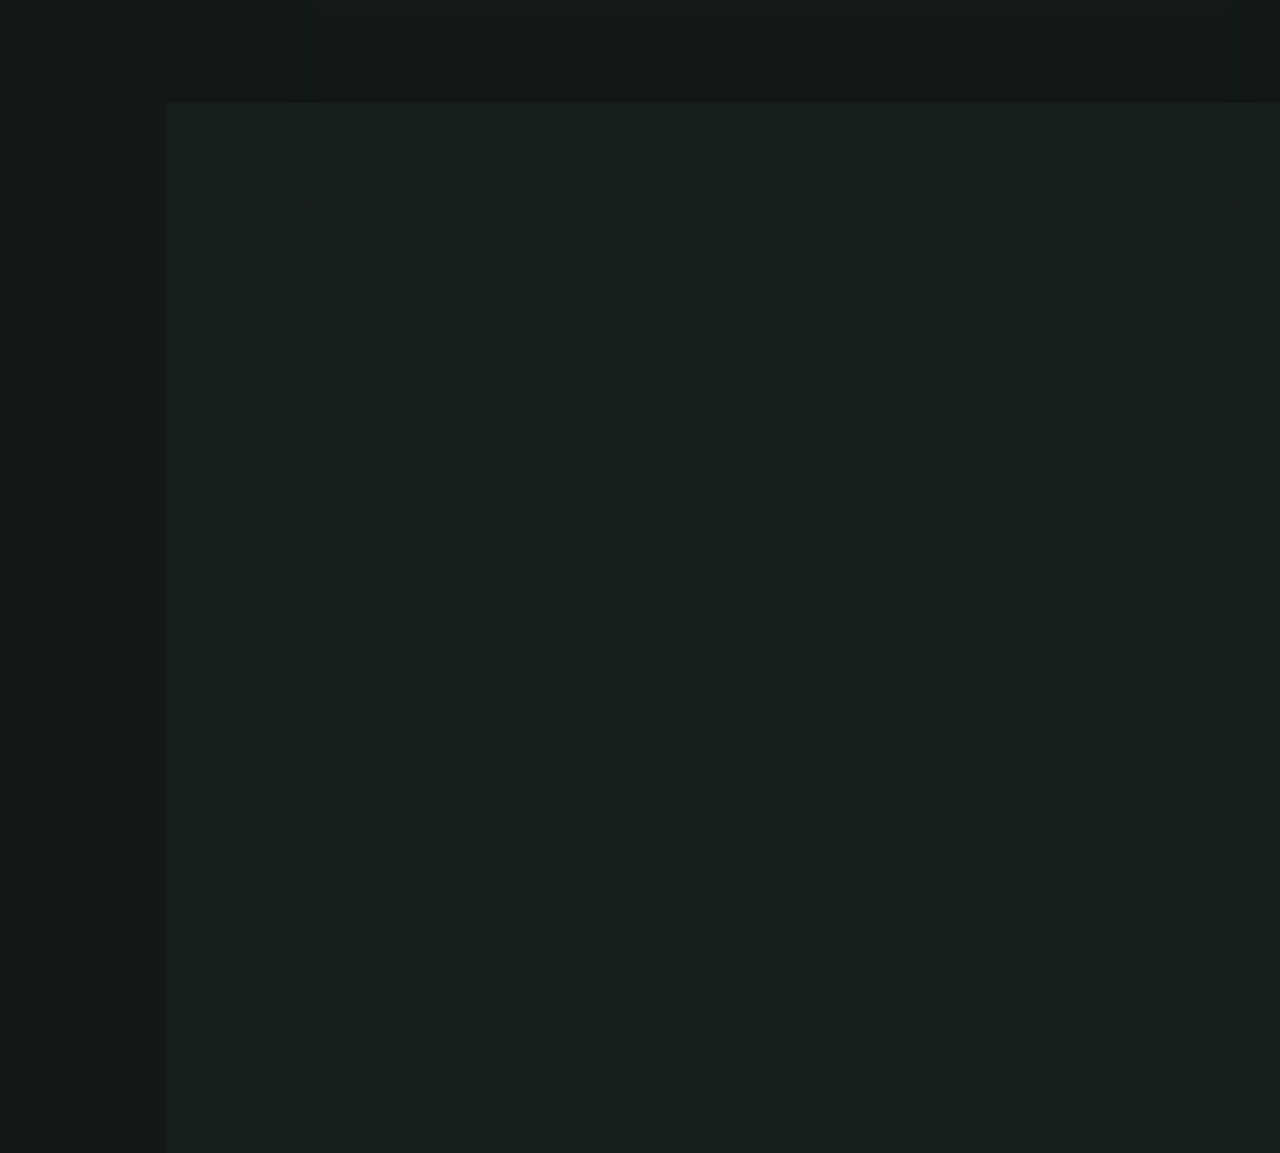
==== commit a66e59ee: "change: 구현 내용 수정" ====
--- a/index.html
+++ b/index.html
@@ -221,23 +221,26 @@
                 <h4>구현 내용 <small>플랫폼 그래픽 에디터로 구성</small></h4>
                 <ul>
                   <li>
-                    건물마다 설비 배치와 포인트 바인딩이 모두 달라 공통 화면 하나로
-                    처리할 수 없었습니다. 그래서 건물 홈과 메뉴를 건물 단위로 각각
-                    설계하고 구성했습니다.
+                    건물마다 설비 배치와 포인트 바인딩이 모두 달라 공통 화면
+                    하나로 처리할 수 없었습니다. 그래서 건물 홈과 메뉴를 건물
+                    단위로 각각 설계하고 구성했습니다.
                   </li>
                   <li data-feature="building-home">
-                    <b>화면 설계</b> 건물 홈 — 건물 전경과 기본 정보(용도·규모·연면적·준공·공조기
-                    대수)를 한 화면에 배치해, 관제 화면에 들어오자마자 어떤 건물을 보고
-                    있는지 알 수 있게 구성
+                    <b>화면 설계</b> 건물 홈 — 건물 전경과 기본
+                    정보(용도·규모·연면적·준공·공조기 대수)를 한 화면에 배치해,
+                    관제 화면에 들어오자마자 어떤 건물을 보고 있는지 알 수 있게
+                    구성
                   </li>
                   <li data-feature="menu">
-                    <b>템플릿 활용</b> 상단 메뉴 — 기본 메뉴 템플릿을 바탕으로, 건물마다 다른
-                    설비 구성에 맞춰 메뉴 항목을 화면별로 다르게 적용
+                    <b>템플릿 활용</b> 상단 메뉴 — 기본 메뉴 템플릿을 바탕으로,
+                    건물마다 다른 설비 구성에 맞춰 메뉴 항목을 화면별로 다르게
+                    적용
                   </li>
                   <li data-feature="alarm">
-                    <b>직접 구현</b> 알람 버튼 — 알람 콘솔은 플랫폼 기본 기능을 활용하고,
-                    메뉴 바의 알람 버튼이 알람 발생 여부(이벤트)에 따라 동적으로 바뀌도록
-                    구현. 운영자가 어느 화면에 있든 알람 발생을 바로 알아챌 수 있게 했습니다.
+                    <b>직접 구현</b> 알람 버튼 — 알람 콘솔은 플랫폼 기본 기능을
+                    활용하고, 메뉴 바의 알람 버튼이 알람 발생 여부(이벤트)에
+                    따라 동적으로 바뀌도록 구현. 운영자가 어느 화면에 있든 알람
+                    발생을 바로 알아챌 수 있게 했습니다.
                   </li>
                 </ul>
               </div>
@@ -245,19 +248,29 @@
 
             <div class="detail" data-panel="2" hidden>
               <div class="detail-col">
-                <h4>
-                  구현 내용 <small>그래픽 에디터 + Java 커스텀 모듈</small>
-                </h4>
+                <h4>구현 내용 <small>플랫폼 그래픽 에디터로 구성</small></h4>
                 <ul>
+                  <li data-feature="ahu-layout">
+                    <b>화면 설계</b> 건물별 도면과 HVAC 다이어그램을 기준으로 설비를
+                    배치해, 건물마다·설비마다 서로 다른 AHU 화면을 각각 설계
+                  </li>
+                  <li data-feature="ahu-state">
+                    <b>직접 구현</b> 설비 상태 표현 — 플랫폼 기본 이미지에 포토샵으로
+                    편집한 이미지를 더해 쓰고, 설비 상태에 따라 이미지가 바뀌는 로직과
+                    애니메이션(팬 회전, 댐퍼 열림·닫힘 등)을 직접 구현
+                  </li>
+                  <li data-feature="ahu-status-color">
+                    <b>직접 설정</b> 포인트 상태 표시 — 값 이상·알람뿐 아니라 네트워크
+                    상태(응답 없음, 응답은 있으나 정상 아님)까지 배경색으로 구분해,
+                    운영자가 설비 문제와 통신 문제를 한눈에 구별할 수 있게 구성
+                  </li>
+                  <li data-feature="ahu-control">
+                    <b>운영 기능</b> 운전/정지 명령, 설정값(setpoint) 변경, 알람 표시를
+                    화면에서 바로 할 수 있게 구성
+                  </li>
                   <li>
-                    공조기 계통도에 설비 이미지를 배치하고 각 요소를 설비
-                    포인트에 연결(바인딩)했습니다.
-                  </li>
-                  <li>
-                    기존 DDC(JCI) 제어 로직을 플랫폼에서 재현하려면 노드
-                    편집기에 연산·조건 노드를 매우 많이 엮어야 했습니다. 이를
-                    Java 코드로 구현해 하나의 커스텀 모듈로 만들었습니다. 로직
-                    자체는 기존 시스템의 것을 사용했습니다.
+                    <b>직접 구현</b> 가상 포인트 — 기존 데이터 포인트만으로는 구현할 수
+                    없는 화면 로직을 위해 가상 포인트를 새로 만들어 연결
                   </li>
                 </ul>
               </div>
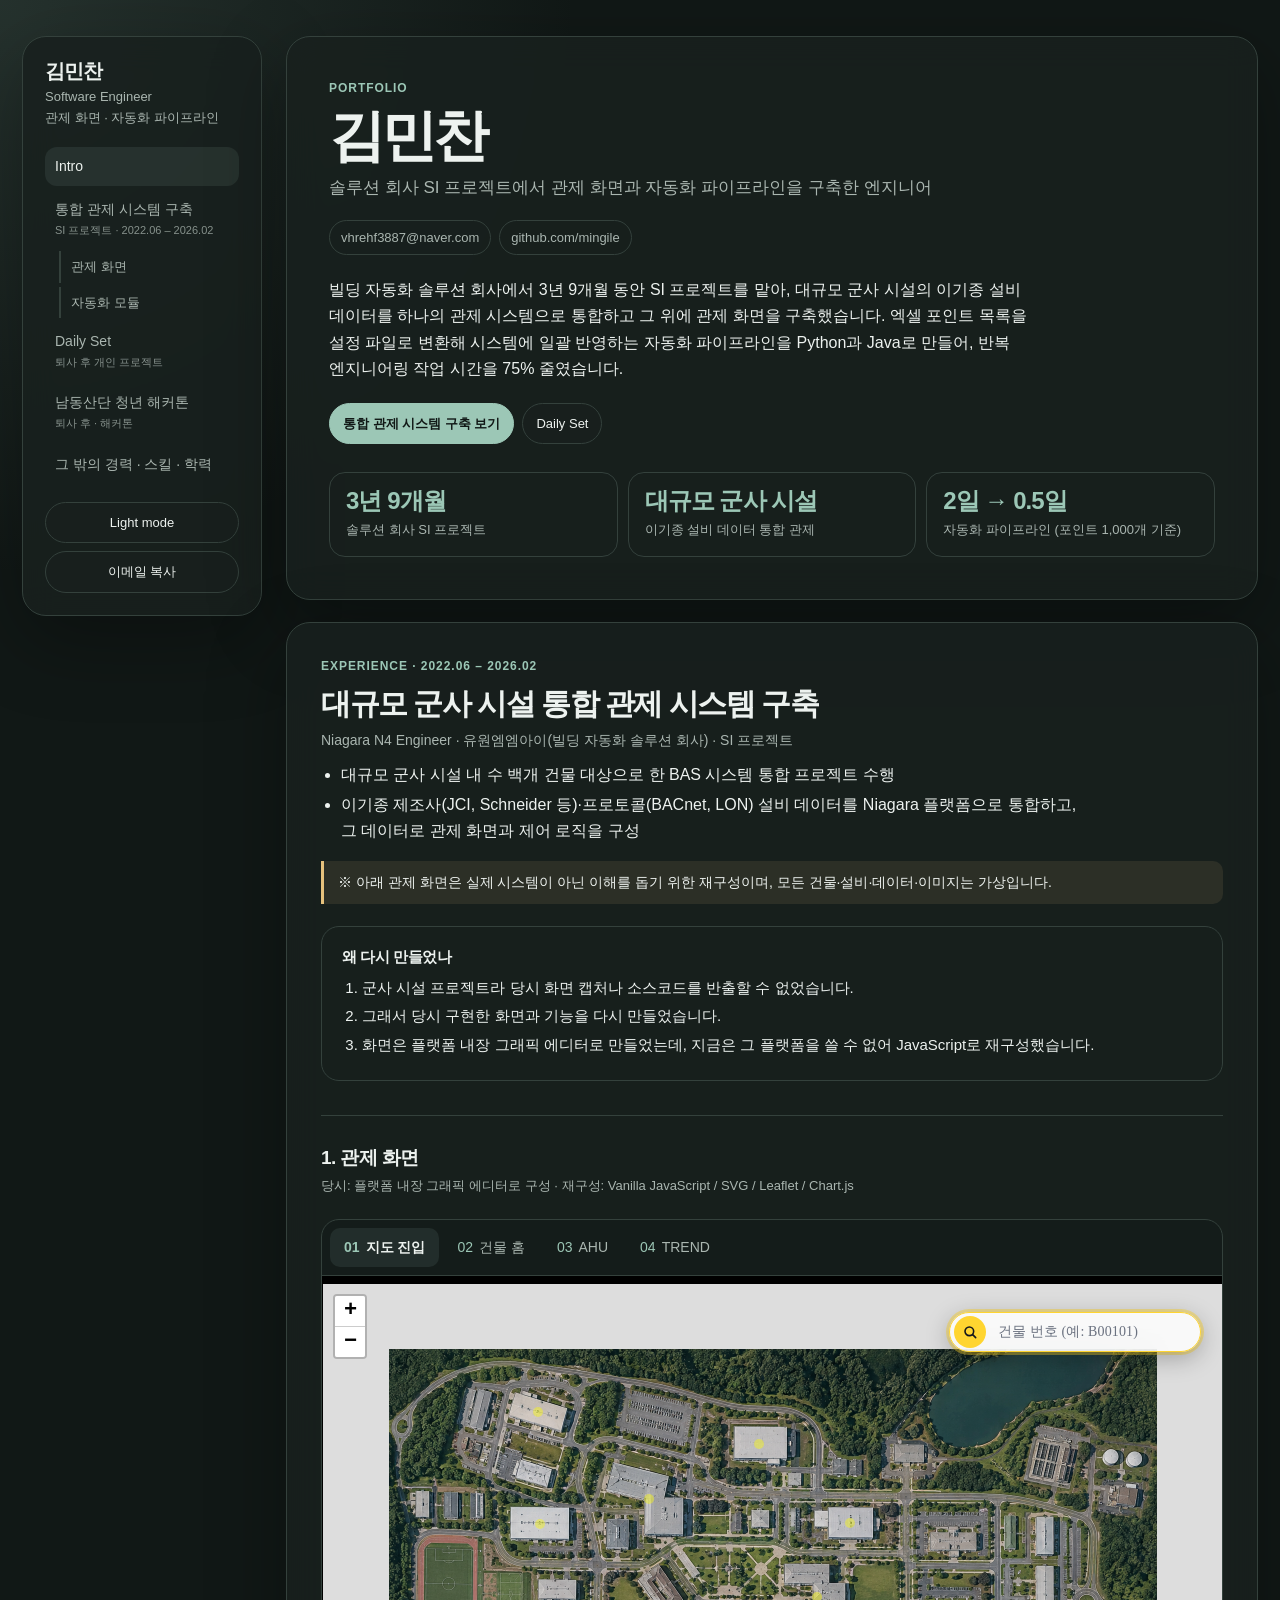
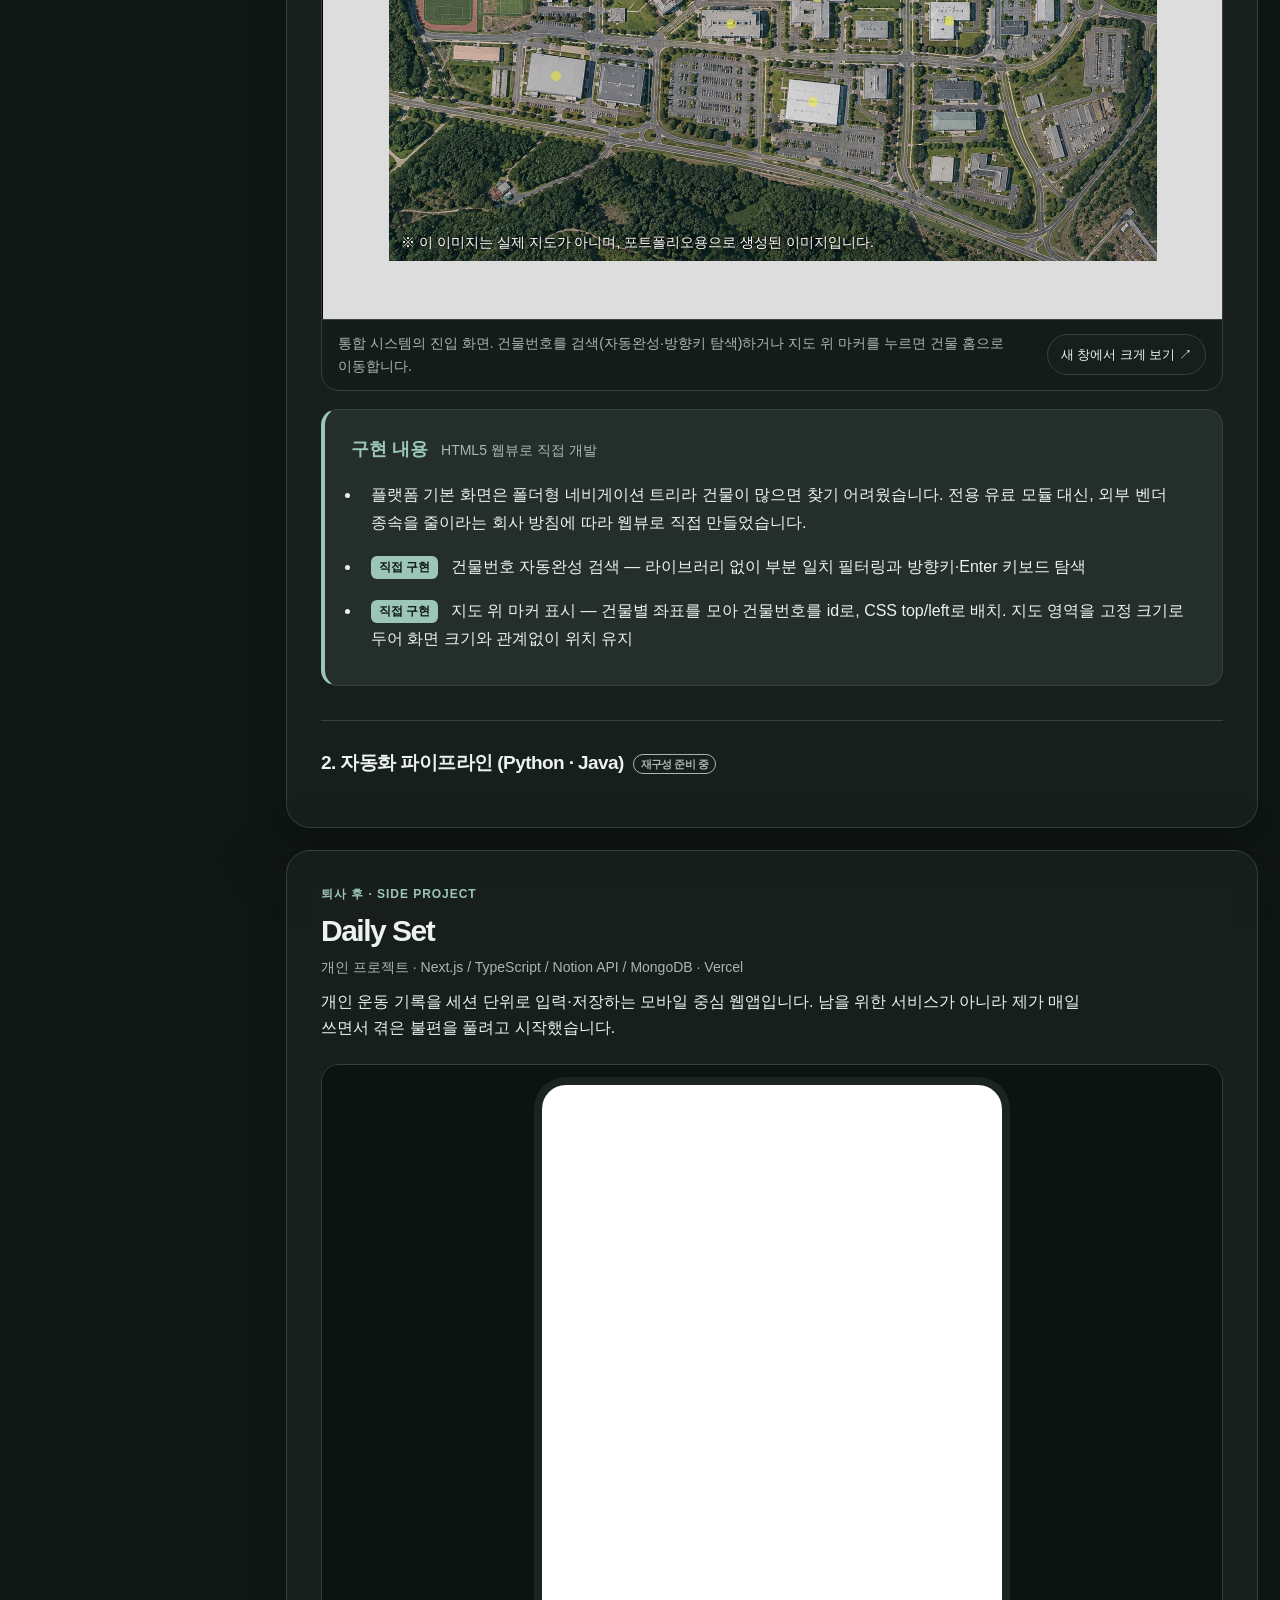
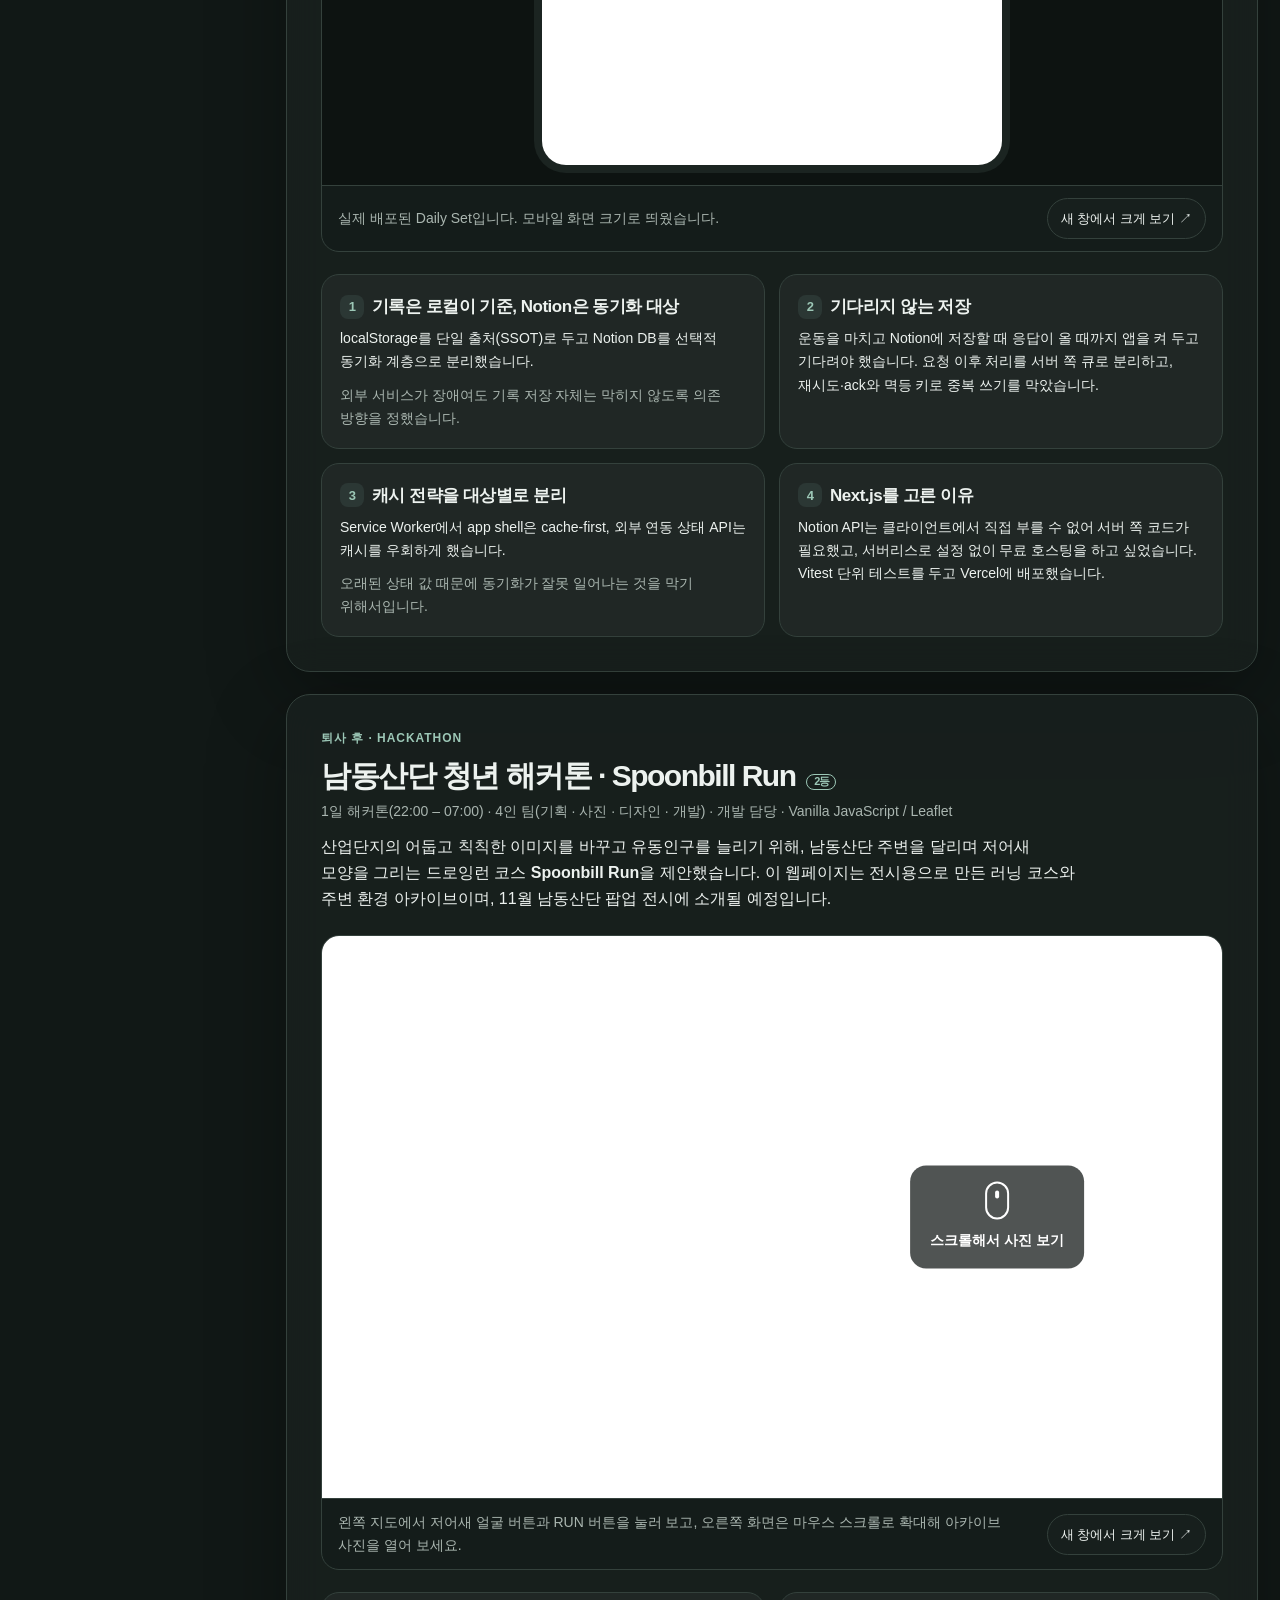
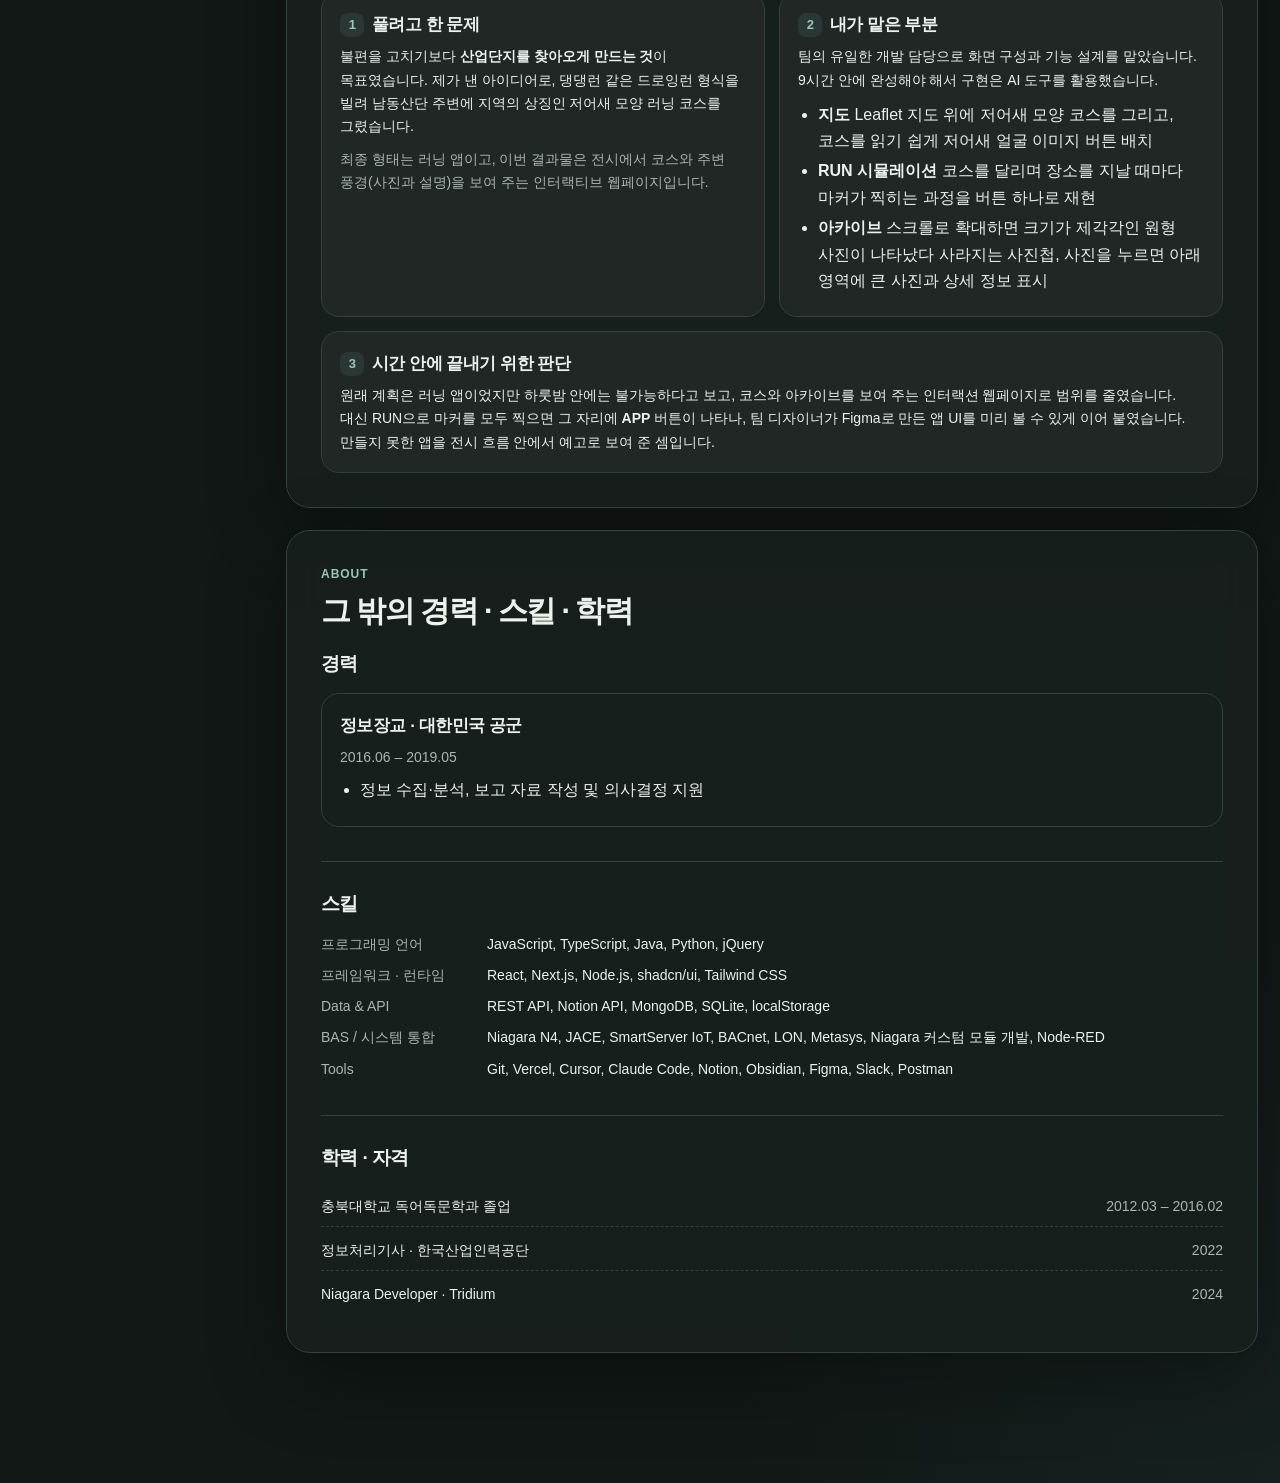
==== commit 7c07bbe8: "update: main page. dailyset demo, spoonbillrun demo" ====
--- a/index.html
+++ b/index.html
@@ -22,8 +22,12 @@
         <nav id="nav">
           <a href="#intro">Intro</a>
           <a href="#work"
-            >유원엠엠아이에서 한 일<small>2022.06 – 2026.02</small></a
+            >통합 관제 시스템 구축<small
+              >SI 프로젝트 · 2022.06 – 2026.02</small
+            ></a
           >
+          <a class="nav-sub" href="#work-screen">관제 화면</a>
+          <a class="nav-sub" href="#work-pipeline">자동화 모듈</a>
           <a href="#dailyset">Daily Set<small>퇴사 후 개인 프로젝트</small></a>
           <a href="#hackathon"
             >남동산단 청년 해커톤<small>퇴사 후 · 해커톤</small></a
@@ -57,14 +61,16 @@
               >
             </div>
             <p class="summary">
-              빌딩 자동화 솔루션 회사에서 3년 9개월 동안 SI 프로젝트를 맡아, 약
-              300개 건물의 이기종 설비 데이터를 하나의 관제 시스템으로 통합하고
-              그 위에 관제 화면을 구축했습니다. 엑셀 포인트 목록을 설정 파일로
-              변환해 시스템에 일괄 반영하는 자동화 파이프라인을 Python과 Java로
-              만들어, 반복 엔지니어링 작업 시간을 75% 줄였습니다.
+              빌딩 자동화 솔루션 회사에서 3년 9개월 동안 SI 프로젝트를 맡아,
+              대규모 군사 시설의 이기종 설비 데이터를 하나의 관제 시스템으로
+              통합하고 그 위에 관제 화면을 구축했습니다. 엑셀 포인트 목록을 설정
+              파일로 변환해 시스템에 일괄 반영하는 자동화 파이프라인을 Python과
+              Java로 만들어, 반복 엔지니어링 작업 시간을 75% 줄였습니다.
             </p>
             <div class="hero-cta">
-              <a class="button primary" href="#work">재직 중 한 일 보기</a>
+              <a class="button primary" href="#work"
+                >통합 관제 시스템 구축 보기</a
+              >
               <a class="button" href="#dailyset">Daily Set</a>
             </div>
           </div>
@@ -80,7 +86,7 @@
               <strong>3년 9개월</strong><span>솔루션 회사 SI 프로젝트</span>
             </div>
             <div class="stat">
-              <strong>약 300개 건물</strong
+              <strong>대규모 군사 시설</strong
               ><span>이기종 설비 데이터 통합 관제</span>
             </div>
             <div class="stat">
@@ -90,16 +96,18 @@
           </div>
         </header>
 
-        <!-- ── 재직 중 한 일 ────────────────────────────────── -->
+        <!-- ── 통합 관제 시스템 구축 ────────────────────────────────── -->
         <section id="work">
           <p class="eyebrow">Experience · 2022.06 – 2026.02</p>
-          <h2>유원엠엠아이에서 한 일</h2>
+          <h2>대규모 군사 시설 통합 관제 시스템 구축</h2>
           <p class="meta">
-            Niagara N4 Engineer · 빌딩 자동화 솔루션 회사 · SI 프로젝트
+            Niagara N4 Engineer · 유원엠엠아이(빌딩 자동화 솔루션 회사) · SI
+            프로젝트
           </p>
           <ul class="lead">
             <li>
-              평택 미군부대 내 약 300개 건물 대상 BAS 시스템 통합 프로젝트 수행
+              대규모 군사 시설 내 수 백개 건물 대상으로 한 BAS 시스템 통합
+              프로젝트 수행
             </li>
             <li>
               이기종 제조사(JCI, Schneider 등)·프로토콜(BACnet, LON) 설비
@@ -116,7 +124,7 @@
             <h3>왜 다시 만들었나</h3>
             <ol>
               <li>
-                군부대 프로젝트라 당시 화면 캡처나 소스코드를 가지고 나올 수
+                군사 시설 프로젝트라 당시 화면 캡처나 소스코드를 반출할 수
                 없었습니다.
               </li>
               <li>그래서 당시 구현한 화면과 기능을 다시 만들었습니다.</li>
@@ -127,7 +135,7 @@
             </ol>
           </div>
 
-          <h3 class="sub-head">
+          <h3 class="sub-head" id="work-screen">
             1. 관제 화면<small
               >당시: 플랫폼 내장 그래픽 에디터로 구성 · 재구성: Vanilla
               JavaScript / SVG / Leaflet / Chart.js</small
@@ -251,26 +259,30 @@
                 <h4>구현 내용 <small>플랫폼 그래픽 에디터로 구성</small></h4>
                 <ul>
                   <li data-feature="ahu-layout">
-                    <b>화면 설계</b> 건물별 도면과 HVAC 다이어그램을 기준으로 설비를
-                    배치해, 건물마다·설비마다 서로 다른 AHU 화면을 각각 설계
+                    <b>화면 설계</b> 건물별 도면과 HVAC 다이어그램을 기준으로
+                    설비를 배치해, 건물마다·설비마다 서로 다른 AHU 화면을 각각
+                    설계
                   </li>
                   <li data-feature="ahu-state">
-                    <b>직접 구현</b> 설비 상태 표현 — 플랫폼 기본 이미지에 포토샵으로
-                    편집한 이미지를 더해 쓰고, 설비 상태에 따라 이미지가 바뀌는 로직과
-                    애니메이션(팬 회전, 댐퍼 열림·닫힘 등)을 직접 구현
+                    <b>직접 구현</b> 설비 상태 표현 — 플랫폼 기본 이미지에
+                    포토샵으로 편집한 이미지를 더해 쓰고, 설비 상태에 따라
+                    이미지가 바뀌는 로직과 애니메이션(팬 회전, 댐퍼 열림·닫힘
+                    등)을 직접 구현
                   </li>
                   <li data-feature="ahu-status-color">
-                    <b>직접 설정</b> 포인트 상태 표시 — 값 이상·알람뿐 아니라 네트워크
-                    상태(응답 없음, 응답은 있으나 정상 아님)까지 배경색으로 구분해,
-                    운영자가 설비 문제와 통신 문제를 한눈에 구별할 수 있게 구성
+                    <b>직접 설정</b> 포인트 상태 표시 — 값 이상·알람뿐 아니라
+                    네트워크 상태(응답 없음, 응답은 있으나 정상 아님)까지
+                    배경색으로 구분해, 운영자가 설비 문제와 통신 문제를 한눈에
+                    구별할 수 있게 구성
                   </li>
                   <li data-feature="ahu-control">
-                    <b>운영 기능</b> 운전/정지 명령, 설정값(setpoint) 변경, 알람 표시를
-                    화면에서 바로 할 수 있게 구성
+                    <b>운영 기능</b> 운전/정지 명령, 설정값(setpoint) 변경, 알람
+                    표시를 화면에서 바로 할 수 있게 구성
                   </li>
                   <li>
-                    <b>직접 구현</b> 가상 포인트 — 기존 데이터 포인트만으로는 구현할 수
-                    없는 화면 로직을 위해 가상 포인트를 새로 만들어 연결
+                    <b>직접 구현</b> 가상 포인트 — 기존 데이터 포인트만으로는
+                    구현할 수 없는 화면 로직을 위해 가상 포인트를 새로 만들어
+                    연결
                   </li>
                 </ul>
               </div>
@@ -278,21 +290,27 @@
 
             <div class="detail" data-panel="3" hidden>
               <div class="detail-col">
-                <h4>구현 내용 <small>트렌드 데이터 수집과 연계</small></h4>
+                <h4>구현 내용 <small>플랫폼 히스토리 뷰 활용</small></h4>
                 <ul>
-                  <li>
-                    플랫폼에서 수집한 트렌드 데이터를 다른 팀이 가져갈 수 있도록
-                    MySQL 테이블을 만들고, 플랫폼의 MySQL 드라이버로
-                    내보냈습니다.
-                  </li>
-                  <li>
-                    회사가 프로젝트에서 철수해 실사용 전에 종료되었습니다.
+                  <li data-feature="trend-view">
+                    <b>화면 구성</b> 프로젝트 전용으로 만든 건물 화면 안에
+                    히스토리 뷰를 배치하고, 상단 메뉴의 TREND 버튼 하나로
+                    진입하도록 구성
+                  </li>
+                  <li data-feature="trend-collect">
+                    <b>수집 설정</b> 계약 시 정한 포인트(온도, 풍량, 연기 감지,
+                    동결 감지 등)를 정해진 기준(15분 간격)에 맞춰 트렌드로
+                    기록하도록 설정
+                  </li>
+                  <li data-feature="trend-tools">
+                    <b>플랫폼 활용</b> 기간 선택, 여러 포인트 겹쳐 보기, 데이터
+                    내보내기는 플랫폼 기본 히스토리 뷰 기능을 그대로 활용
                   </li>
                 </ul>
               </div>
             </div>
           </div>
-          <h3 class="sub-head">
+          <h3 class="sub-head" id="work-pipeline">
             2. 자동화 파이프라인 (Python · Java)
             <span class="status todo">재구성 준비 중</span>
           </h3>
@@ -310,6 +328,30 @@
             남을 위한 서비스가 아니라 제가 매일 쓰면서 겪은 불편을 풀려고
             시작했습니다.
           </p>
+
+          <!-- 데모 주소: data-demo-url 에 배포 주소(https://...)를 붙여넣으면 바로 화면이 뜹니다. 비워 두면 '준비 중'으로 표시 -->
+          <div
+            class="ext-demo"
+            data-demo-url="https://ex-log-five.vercel.app"
+            data-device="mobile"
+          >
+            <div class="ext-demo__frame">
+              <div class="demo-placeholder">데모 준비 중입니다</div>
+            </div>
+            <div class="demo-foot">
+              <p class="hint">
+                실제 배포된 Daily Set입니다. 모바일 화면 크기로 띄웠습니다.
+              </p>
+              <a
+                class="button ext-demo__open"
+                href="https://ex-log-five.vercel.app"
+                target="_blank"
+                rel="noopener"
+                hidden
+                >새 창에서 크게 보기 ↗</a
+              >
+            </div>
+          </div>
           <div class="grid">
             <article class="card decision">
               <h3>
@@ -359,18 +401,92 @@
         <section id="hackathon">
           <p class="eyebrow">퇴사 후 · Hackathon</p>
           <h2>
-            남동산단 청년 해커톤 <span class="status todo">내용 준비 중</span>
+            남동산단 청년 해커톤 · Spoonbill Run
+            <span class="status done">2등</span>
           </h2>
-          <p class="meta">해커톤 출품작 · 기간 / 역할 / 기술 스택</p>
-          <p class="lead">무엇을 만들었는지 한두 문장으로 소개합니다.</p>
+          <p class="meta">
+            1일 해커톤(22:00 – 07:00) · 4인 팀(기획 · 사진 · 디자인 · 개발) ·
+            개발 담당 · Vanilla JavaScript / Leaflet
+          </p>
+          <p class="lead">
+            산업단지의 어둡고 칙칙한 이미지를 바꾸고 유동인구를 늘리기 위해,
+            남동산단 주변을 달리며 저어새 모양을 그리는 드로잉런 코스
+            <b>Spoonbill Run</b>을 제안했습니다. 이 웹페이지는 전시용으로 만든
+            러닝 코스와 주변 환경 아카이브이며, 11월 남동산단 팝업 전시에 소개될
+            예정입니다.
+          </p>
+
+          <!-- 데모 주소: data-demo-url 에 배포 주소(https://...)를 붙여넣으면 바로 화면이 뜹니다. 비워 두면 '준비 중'으로 표시 -->
+          <div
+            class="ext-demo"
+            data-demo-url="https://spoonbillrun.vercel.app/"
+            data-device="desktop"
+            data-scroll-hint="스크롤해서 사진 보기"
+          >
+            <div class="ext-demo__frame">
+              <div class="demo-placeholder">데모 준비 중입니다</div>
+            </div>
+            <div class="demo-foot">
+              <p class="hint">
+                왼쪽 지도에서 저어새 얼굴 버튼과 RUN 버튼을 눌러 보고, 오른쪽
+                화면은 마우스 스크롤로 확대해 아카이브 사진을 열어 보세요.
+              </p>
+              <a
+                class="button ext-demo__open"
+                href="https://spoonbillrun.vercel.app/"
+                target="_blank"
+                rel="noopener"
+                hidden
+                >새 창에서 크게 보기 ↗</a
+              >
+            </div>
+          </div>
           <div class="grid">
             <article class="card decision">
               <h3><span class="num">1</span>풀려고 한 문제</h3>
-              <p class="why">준비 중</p>
+              <p>
+                불편을 고치기보다 <b>산업단지를 찾아오게 만드는 것</b>이
+                목표였습니다. 제가 낸 아이디어로, 댕댕런 같은 드로잉런 형식을
+                빌려 남동산단 주변에 지역의 상징인 저어새 모양 러닝 코스를
+                그렸습니다.
+              </p>
+              <p class="why">
+                최종 형태는 러닝 앱이고, 이번 결과물은 전시에서 코스와 주변
+                풍경(사진과 설명)을 보여 주는 인터랙티브 웹페이지입니다.
+              </p>
             </article>
             <article class="card decision">
               <h3><span class="num">2</span>내가 맡은 부분</h3>
-              <p class="why">준비 중</p>
+              <p>
+                팀의 유일한 개발 담당으로 화면 구성과 기능 설계를 맡았습니다.
+                9시간 안에 완성해야 해서 구현은 AI 도구를 활용했습니다.
+              </p>
+              <ul>
+                <li>
+                  <b>지도</b> Leaflet 지도 위에 저어새 모양 코스를 그리고,
+                  코스를 읽기 쉽게 저어새 얼굴 이미지 버튼 배치
+                </li>
+                <li>
+                  <b>RUN 시뮬레이션</b> 코스를 달리며 장소를 지날 때마다 마커가
+                  찍히는 과정을 버튼 하나로 재현
+                </li>
+                <li>
+                  <b>아카이브</b> 스크롤로 확대하면 크기가 제각각인 원형 사진이
+                  나타났다 사라지는 사진첩, 사진을 누르면 아래 영역에 큰 사진과
+                  상세 정보 표시
+                </li>
+              </ul>
+            </article>
+            <article class="card decision" style="grid-column: 1 / -1">
+              <h3><span class="num">3</span>시간 안에 끝내기 위한 판단</h3>
+              <p>
+                원래 계획은 러닝 앱이었지만 하룻밤 안에는 불가능하다고 보고,
+                코스와 아카이브를 보여 주는 인터랙션 웹페이지로 범위를
+                줄였습니다. 대신 RUN으로 마커를 모두 찍으면 그 자리에
+                <b>APP</b> 버튼이 나타나, 팀 디자이너가 Figma로 만든 앱 UI를
+                미리 볼 수 있게 이어 붙였습니다. 만들지 못한 앱을 전시 흐름
+                안에서 예고로 보여 준 셈입니다.
+              </p>
             </article>
           </div>
         </section>
@@ -399,8 +515,10 @@
           <h3 class="sub-head">스킬</h3>
           <div class="skills">
             <dl>
-              <dt>Web</dt>
-              <dd>JavaScript, TypeScript, React, Next.js, Node.js</dd>
+              <dt>프로그래밍 언어</dt>
+              <dd>JavaScript, TypeScript, Java, Python, jQuery</dd>
+              <dt>프레임워크 · 런타임</dt>
+              <dd>React, Next.js, Node.js, shadcn/ui, Tailwind CSS</dd>
               <dt>Data & API</dt>
               <dd>REST API, Notion API, MongoDB, SQLite, localStorage</dd>
               <dt>BAS / 시스템 통합</dt>
@@ -408,10 +526,11 @@
                 Niagara N4, JACE, SmartServer IoT, BACnet, LON, Metasys, Niagara
                 커스텀 모듈 개발, Node-RED
               </dd>
-              <dt>자동화</dt>
-              <dd>Python 도구 작성, XML 파싱, 배치 처리, Make, n8n</dd>
               <dt>Tools</dt>
-              <dd>Git, Vercel, Cursor, Claude Code, Notion, Obsidian</dd>
+              <dd>
+                Git, Vercel, Cursor, Claude Code, Notion, Obsidian, Figma,
+                Slack, Postman
+              </dd>
             </dl>
           </div>
 
--- a/index.css
+++ b/index.css
@@ -104,6 +104,16 @@
   border-radius: 12px;
   font-size: 14px;
 }
+nav a.nav-sub {
+  margin-left: 14px;
+  padding: 5px 10px;
+  border-left: 2px solid var(--line);
+  border-radius: 0 10px 10px 0;
+  font-size: 13px;
+}
+nav a.nav-sub.active {
+  border-left-color: var(--accent);
+}
 nav a small {
   display: block;
   font-size: 11px;
@@ -526,6 +536,130 @@
   .detail-col li.flash {
     animation-duration: 0.01s;
     background: color-mix(in srgb, var(--accent) 20%, transparent);
+  }
+}
+
+/* 사이드바 하위 메뉴로 이동할 때 소제목이 화면 위에서 조금 내려온 위치에 오게 한다.
+   (섹션 맨 끝 소제목이 맨 위에 붙으면 다음 섹션이 함께 올라와 메뉴 표시가 다음 섹션으로 넘어간다) */
+.sub-head[id] {
+  scroll-margin-top: 120px;
+}
+
+/* ── 외부 데모(Daily Set, 해커톤) ───── */
+.ext-demo {
+  margin: 22px 0;
+  border: 1px solid var(--line);
+  border-radius: 18px;
+  overflow: hidden;
+  background: rgba(0, 0, 0, 0.08);
+}
+.ext-demo__frame {
+  position: relative;
+  aspect-ratio: 16 / 10;
+  background: #0d1311;
+}
+/* 모바일 앱은 휴대폰 크기 프레임으로 가운데에 */
+.ext-demo[data-device="mobile"] .ext-demo__frame {
+  aspect-ratio: auto;
+  height: 720px;
+  padding: 20px 0;
+  display: flex;
+  justify-content: center;
+}
+.ext-demo__frame iframe {
+  position: absolute;
+  inset: 0;
+  width: 100%;
+  height: 100%;
+  border: 0;
+  background: #fff;
+}
+.ext-demo[data-device="mobile"] .ext-demo__frame iframe {
+  /* 휴대폰 폭 그대로 렌더링한다. 데스크톱 iframe은 스크롤바가 폭을 차지하므로
+     390px로 두면 앱이 쓰는 폭이 375px쯤으로 줄어 한 줄 문구가 두 줄로 넘어간다.
+     좁은 화면에서는 폭을 줄이지 않고 index.js가 비율대로 축소한다. */
+  position: absolute;
+  inset: auto;
+  top: 20px;
+  left: 50%;
+  width: var(--device-w, 460px);
+  height: calc(100% - 40px);
+  transform-origin: top center;
+  transform: translateX(-50%) scale(var(--device-scale, 1));
+  border-radius: 24px;
+  box-shadow: 0 0 0 8px #1b2421;
+}
+.ext-demo[data-device="mobile"] .demo-placeholder {
+  z-index: 0;
+}
+@media (max-width: 720px) {
+  .ext-demo__frame {
+    aspect-ratio: 4 / 5;
+  }
+  .ext-demo[data-device="mobile"] .ext-demo__frame {
+    height: 640px;
+  }
+}
+
+/* 해커톤 데모: 오른쪽 절반 위 스크롤 안내 */
+.scroll-hint {
+  position: absolute;
+  top: 50%;
+  left: 75%;
+  z-index: 2;
+  transform: translate(-50%, -50%);
+  display: flex;
+  flex-direction: column;
+  align-items: center;
+  gap: 10px;
+  padding: 16px 20px;
+  border-radius: 16px;
+  background: rgba(13, 19, 17, 0.72);
+  color: #fff;
+  font-size: 14px;
+  font-weight: 600;
+  white-space: nowrap;
+  pointer-events: none; /* 아래 화면 조작을 막지 않는다 */
+  transition: opacity 0.4s ease;
+}
+.scroll-hint.is-hidden {
+  opacity: 0;
+}
+.scroll-hint__mouse {
+  position: relative;
+  width: 24px;
+  height: 38px;
+  border: 2px solid #fff;
+  border-radius: 12px;
+}
+.scroll-hint__wheel {
+  position: absolute;
+  top: 7px;
+  left: 50%;
+  width: 4px;
+  height: 8px;
+  margin-left: -2px;
+  border-radius: 2px;
+  background: #fff;
+  animation: scroll-wheel 1.4s ease-in-out infinite;
+}
+@keyframes scroll-wheel {
+  0% {
+    transform: translateY(0);
+    opacity: 1;
+  }
+  70% {
+    transform: translateY(12px);
+    opacity: 0;
+  }
+  100% {
+    transform: translateY(0);
+    opacity: 0;
+  }
+}
+@media (prefers-reduced-motion: reduce) {
+  .scroll-hint__wheel {
+    animation: none;
   }
 }
 
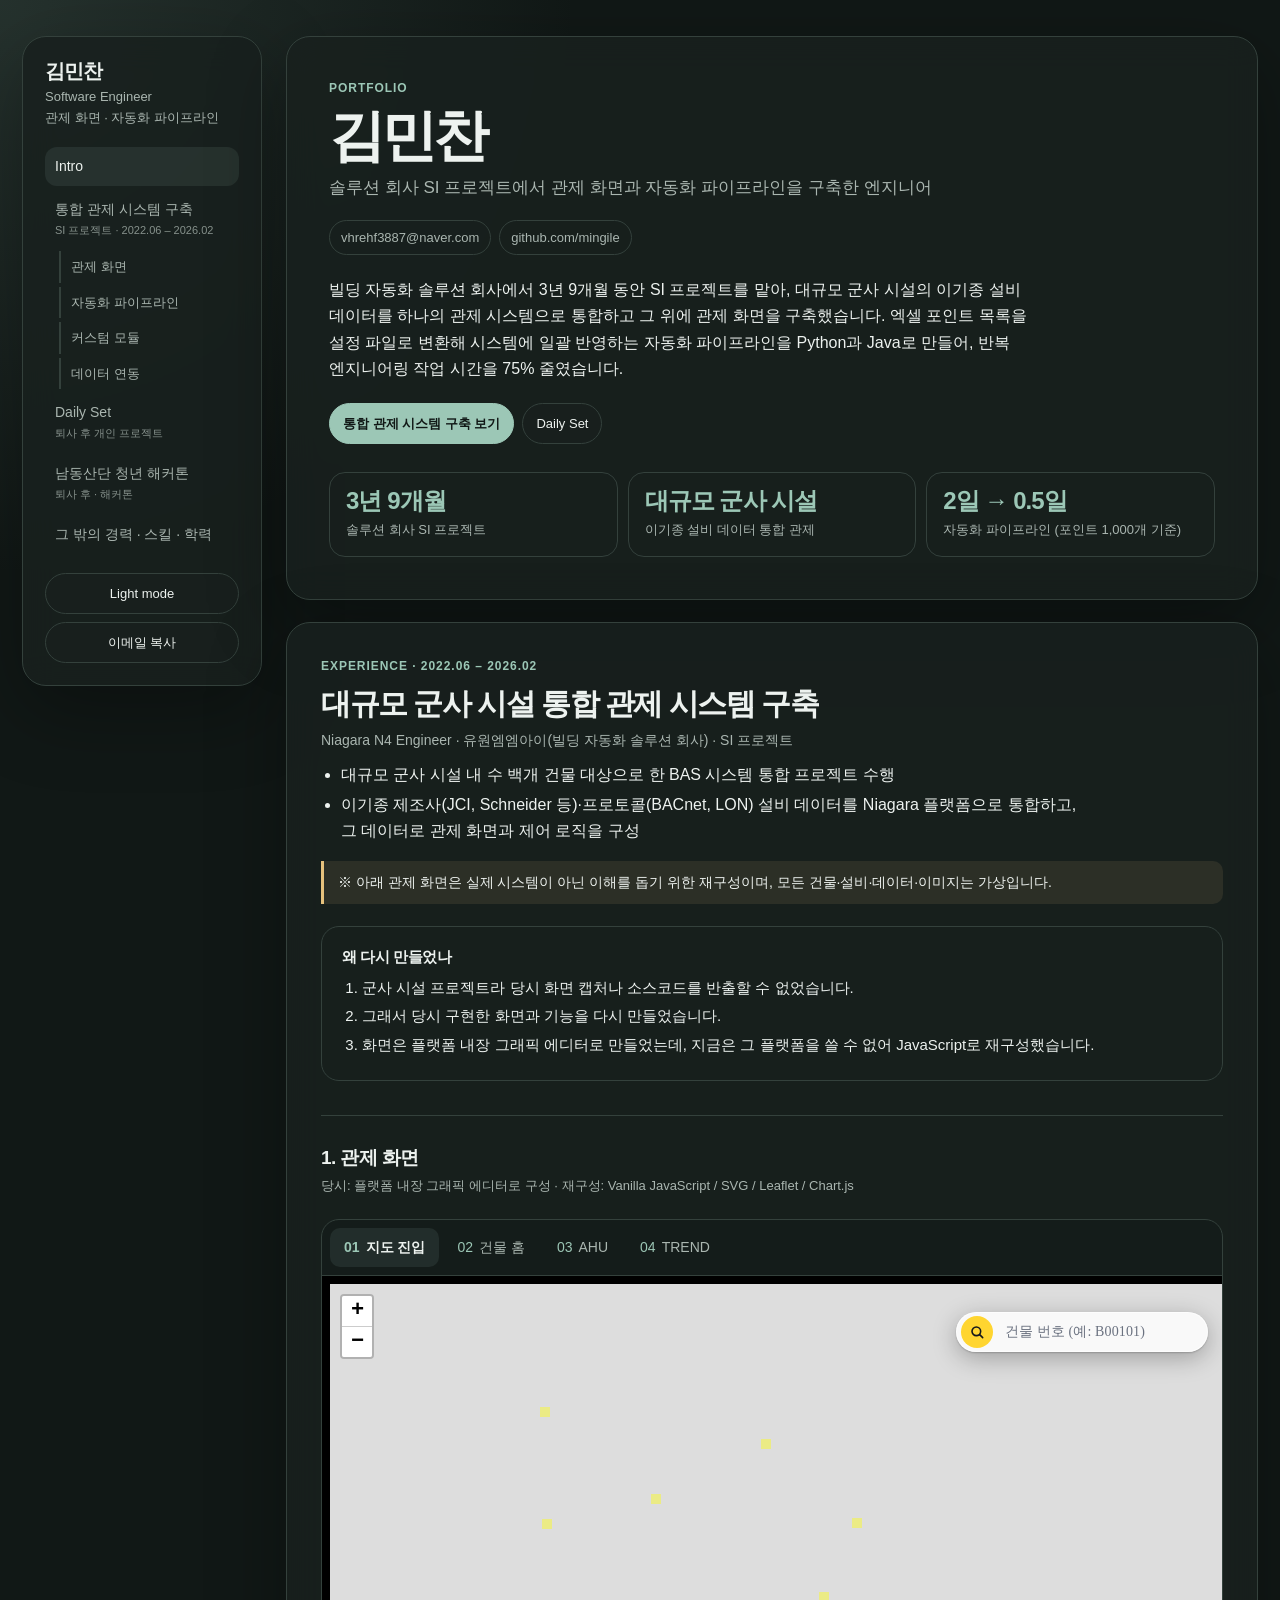
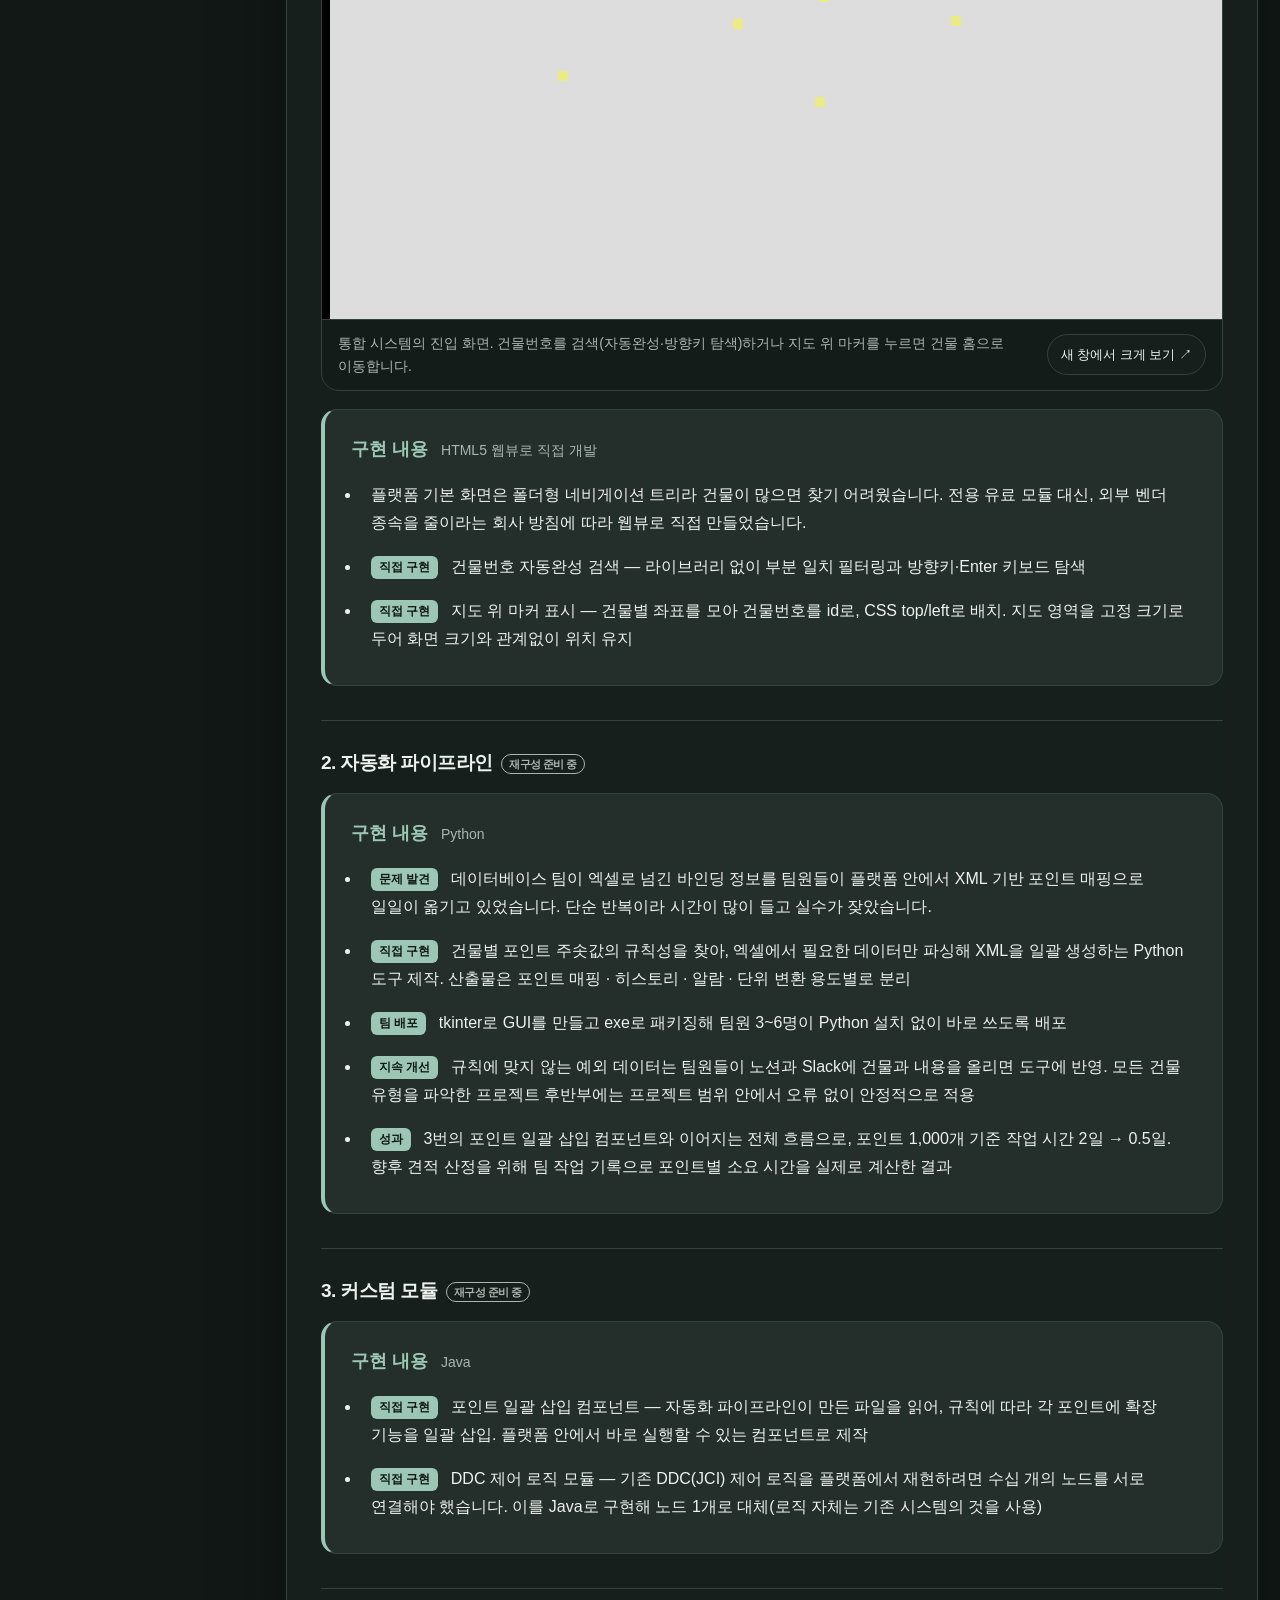
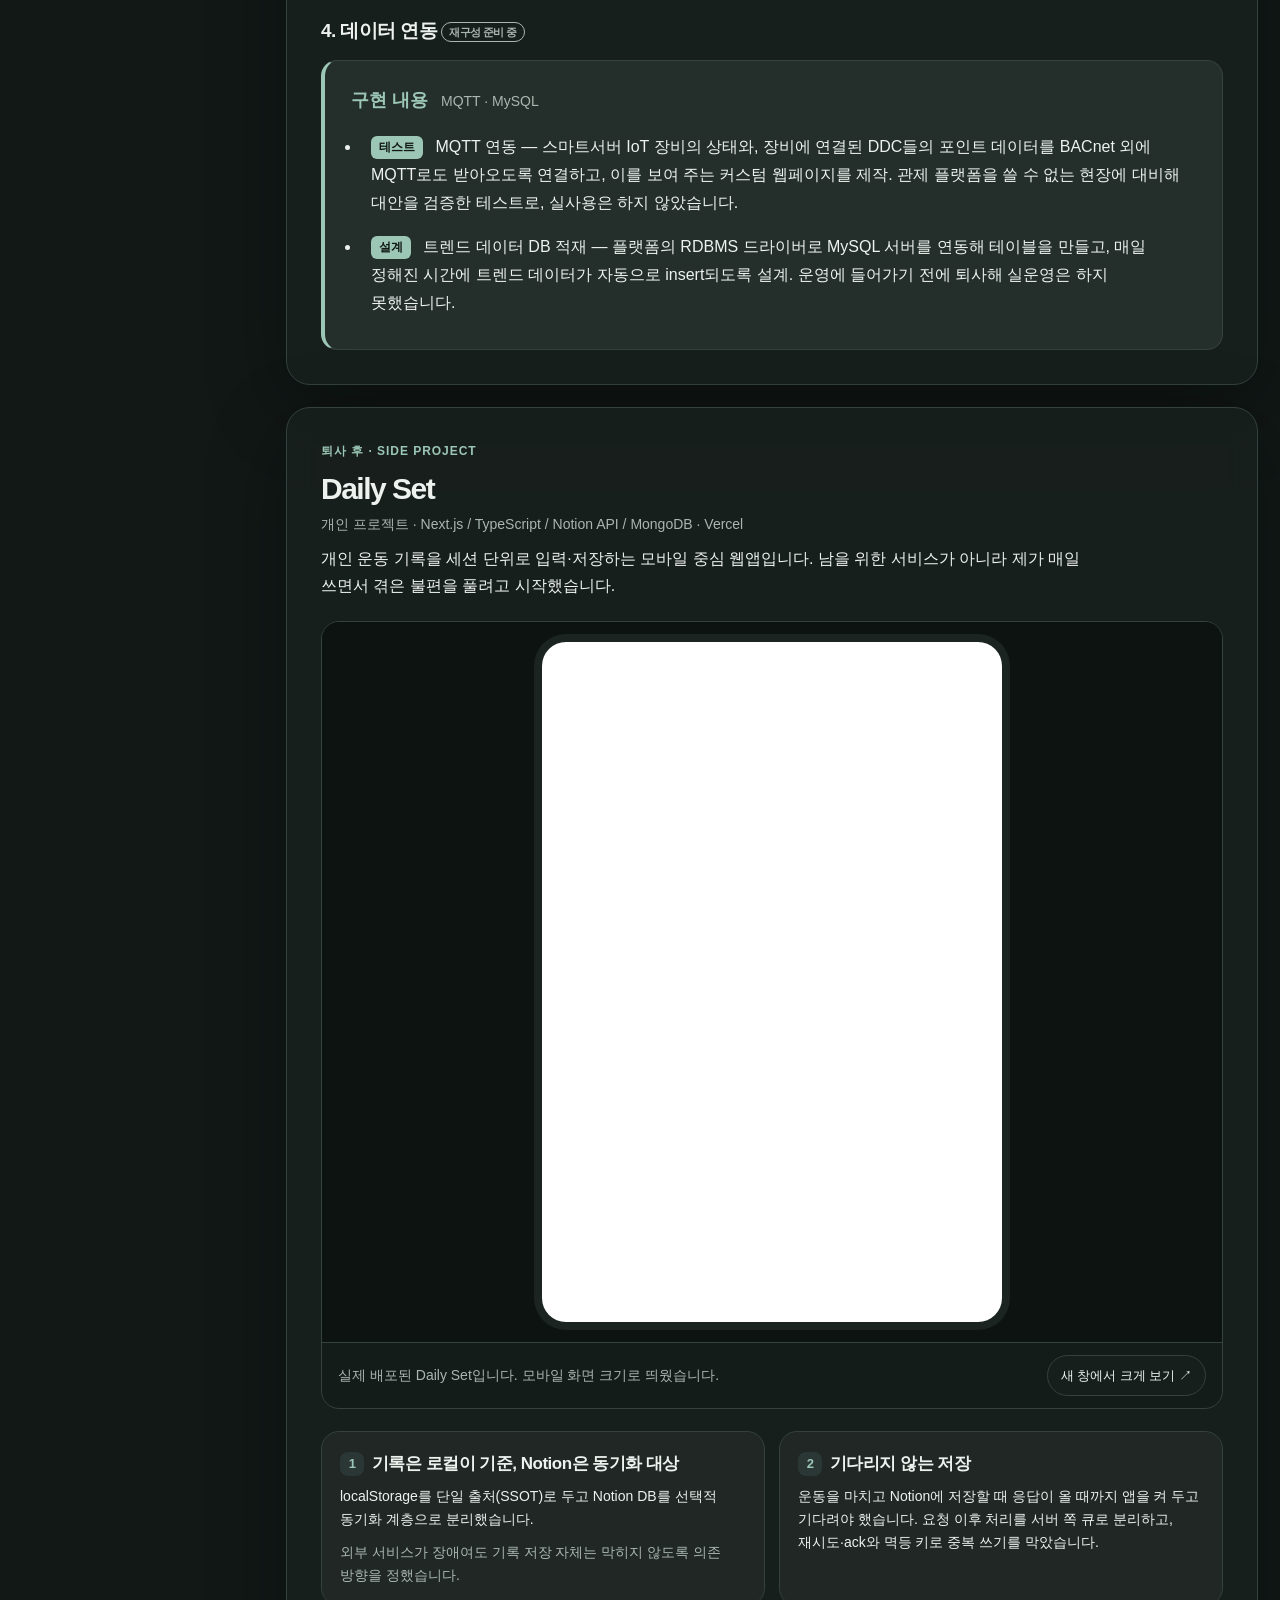
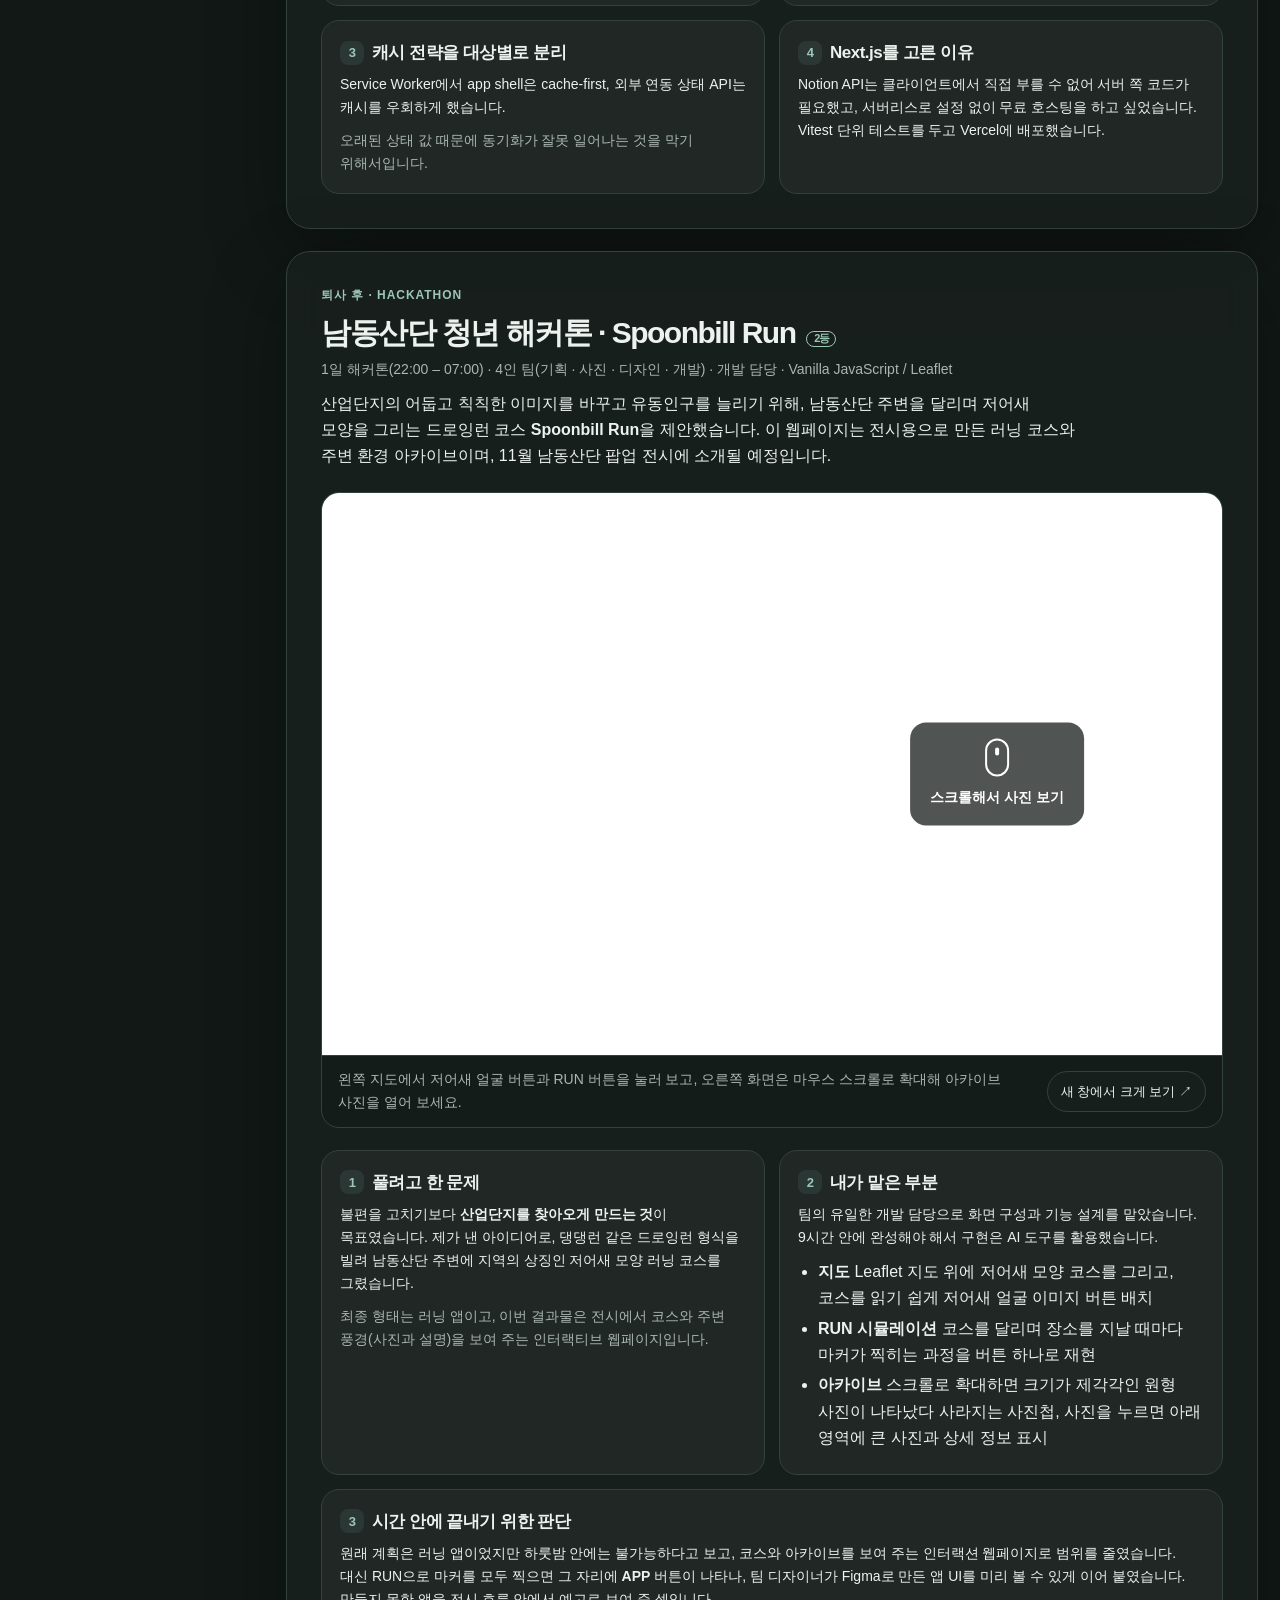
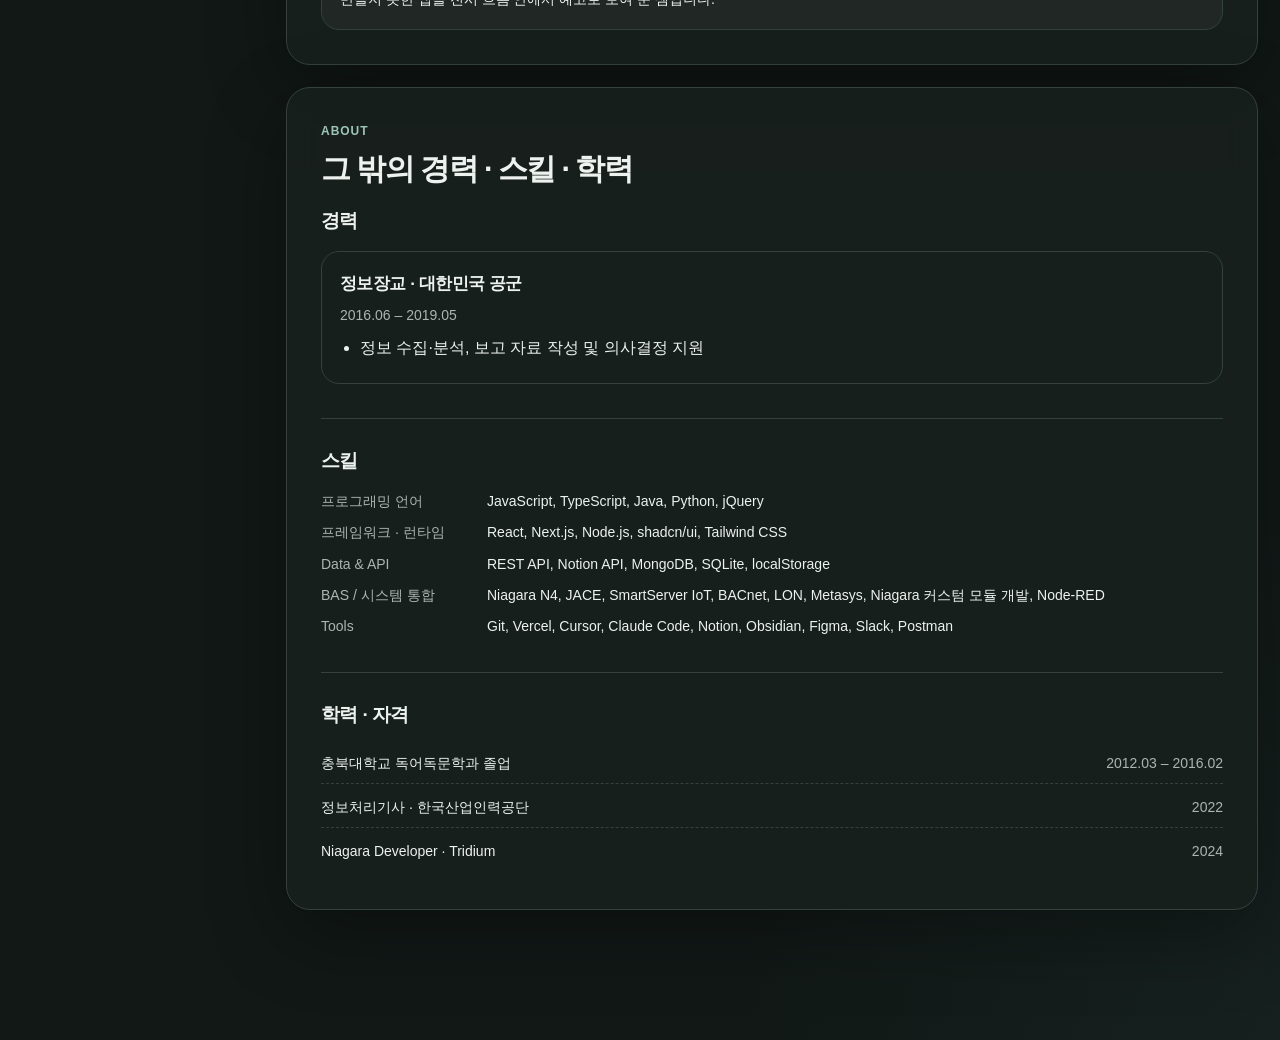
==== commit 32d5d92d: "add: 작업 내용 추가, fix: 검색창 자동 포커스 해제" ====
--- a/index.html
+++ b/index.html
@@ -27,7 +27,9 @@
             ></a
           >
           <a class="nav-sub" href="#work-screen">관제 화면</a>
-          <a class="nav-sub" href="#work-pipeline">자동화 모듈</a>
+          <a class="nav-sub" href="#work-pipeline">자동화 파이프라인</a>
+          <a class="nav-sub" href="#work-module">커스텀 모듈</a>
+          <a class="nav-sub" href="#work-data">데이터 연동</a>
           <a href="#dailyset">Daily Set<small>퇴사 후 개인 프로젝트</small></a>
           <a href="#hackathon"
             >남동산단 청년 해커톤<small>퇴사 후 · 해커톤</small></a
@@ -311,9 +313,83 @@
             </div>
           </div>
           <h3 class="sub-head" id="work-pipeline">
-            2. 자동화 파이프라인 (Python · Java)
+            2. 자동화 파이프라인
             <span class="status todo">재구성 준비 중</span>
           </h3>
+          <div class="detail-col">
+            <h4>구현 내용 <small>Python</small></h4>
+            <ul>
+              <li>
+                <b>문제 발견</b> 데이터베이스 팀이 엑셀로 넘긴 바인딩 정보를
+                팀원들이 플랫폼 안에서 XML 기반 포인트 매핑으로 일일이 옮기고
+                있었습니다. 단순 반복이라 시간이 많이 들고 실수가 잦았습니다.
+              </li>
+              <li>
+                <b>직접 구현</b> 건물별 포인트 주솟값의 규칙성을 찾아, 엑셀에서
+                필요한 데이터만 파싱해 XML을 일괄 생성하는 Python 도구 제작.
+                산출물은 포인트 매핑 · 히스토리 · 알람 · 단위 변환 용도별로 분리
+              </li>
+              <li>
+                <b>팀 배포</b> tkinter로 GUI를 만들고 exe로 패키징해 팀원
+                3~6명이 Python 설치 없이 바로 쓰도록 배포
+              </li>
+              <li>
+                <b>지속 개선</b> 규칙에 맞지 않는 예외 데이터는 팀원들이 노션과
+                Slack에 건물과 내용을 올리면 도구에 반영. 모든 건물 유형을
+                파악한 프로젝트 후반부에는 프로젝트 범위 안에서 오류 없이
+                안정적으로 적용
+              </li>
+              <li>
+                <b>성과</b> 3번의 포인트 일괄 삽입 컴포넌트와 이어지는 전체
+                흐름으로, 포인트 1,000개 기준 작업 시간 2일 → 0.5일. 향후 견적
+                산정을 위해 팀 작업 기록으로 포인트별 소요 시간을 실제로 계산한
+                결과
+              </li>
+            </ul>
+          </div>
+
+          <h3 class="sub-head" id="work-module">
+            3. 커스텀 모듈
+            <span class="status todo">재구성 준비 중</span>
+          </h3>
+          <div class="detail-col">
+            <h4>구현 내용 <small>Java</small></h4>
+            <ul>
+              <li>
+                <b>직접 구현</b> 포인트 일괄 삽입 컴포넌트 — 자동화 파이프라인이
+                만든 파일을 읽어, 규칙에 따라 각 포인트에 확장 기능을 일괄 삽입.
+                플랫폼 안에서 바로 실행할 수 있는 컴포넌트로 제작
+              </li>
+              <li>
+                <b>직접 구현</b> DDC 제어 로직 모듈 — 기존 DDC(JCI) 제어 로직을
+                플랫폼에서 재현하려면 수십 개의 노드를 서로 연결해야 했습니다.
+                이를 Java로 구현해 노드 1개로 대체(로직 자체는 기존 시스템의
+                것을 사용)
+              </li>
+            </ul>
+          </div>
+
+          <h3 class="sub-head" id="work-data">
+            4. 데이터 연동<span class="status todo">재구성 준비 중</span>
+          </h3>
+          <div class="detail-col">
+            <h4>구현 내용 <small>MQTT · MySQL</small></h4>
+            <ul>
+              <li>
+                <b>테스트</b> MQTT 연동 — 스마트서버 IoT 장비의 상태와, 장비에
+                연결된 DDC들의 포인트 데이터를 BACnet 외에 MQTT로도 받아오도록
+                연결하고, 이를 보여 주는 커스텀 웹페이지를 제작. 관제 플랫폼을
+                쓸 수 없는 현장에 대비해 대안을 검증한 테스트로, 실사용은 하지
+                않았습니다.
+              </li>
+              <li>
+                <b>설계</b> 트렌드 데이터 DB 적재 — 플랫폼의 RDBMS 드라이버로
+                MySQL 서버를 연동해 테이블을 만들고, 매일 정해진 시간에 트렌드
+                데이터가 자동으로 insert되도록 설계. 운영에 들어가기 전에 퇴사해
+                실운영은 하지 못했습니다.
+              </li>
+            </ul>
+          </div>
         </section>
 
         <!-- ── 퇴사 후 개인 프로젝트 ───────────────────────── -->
